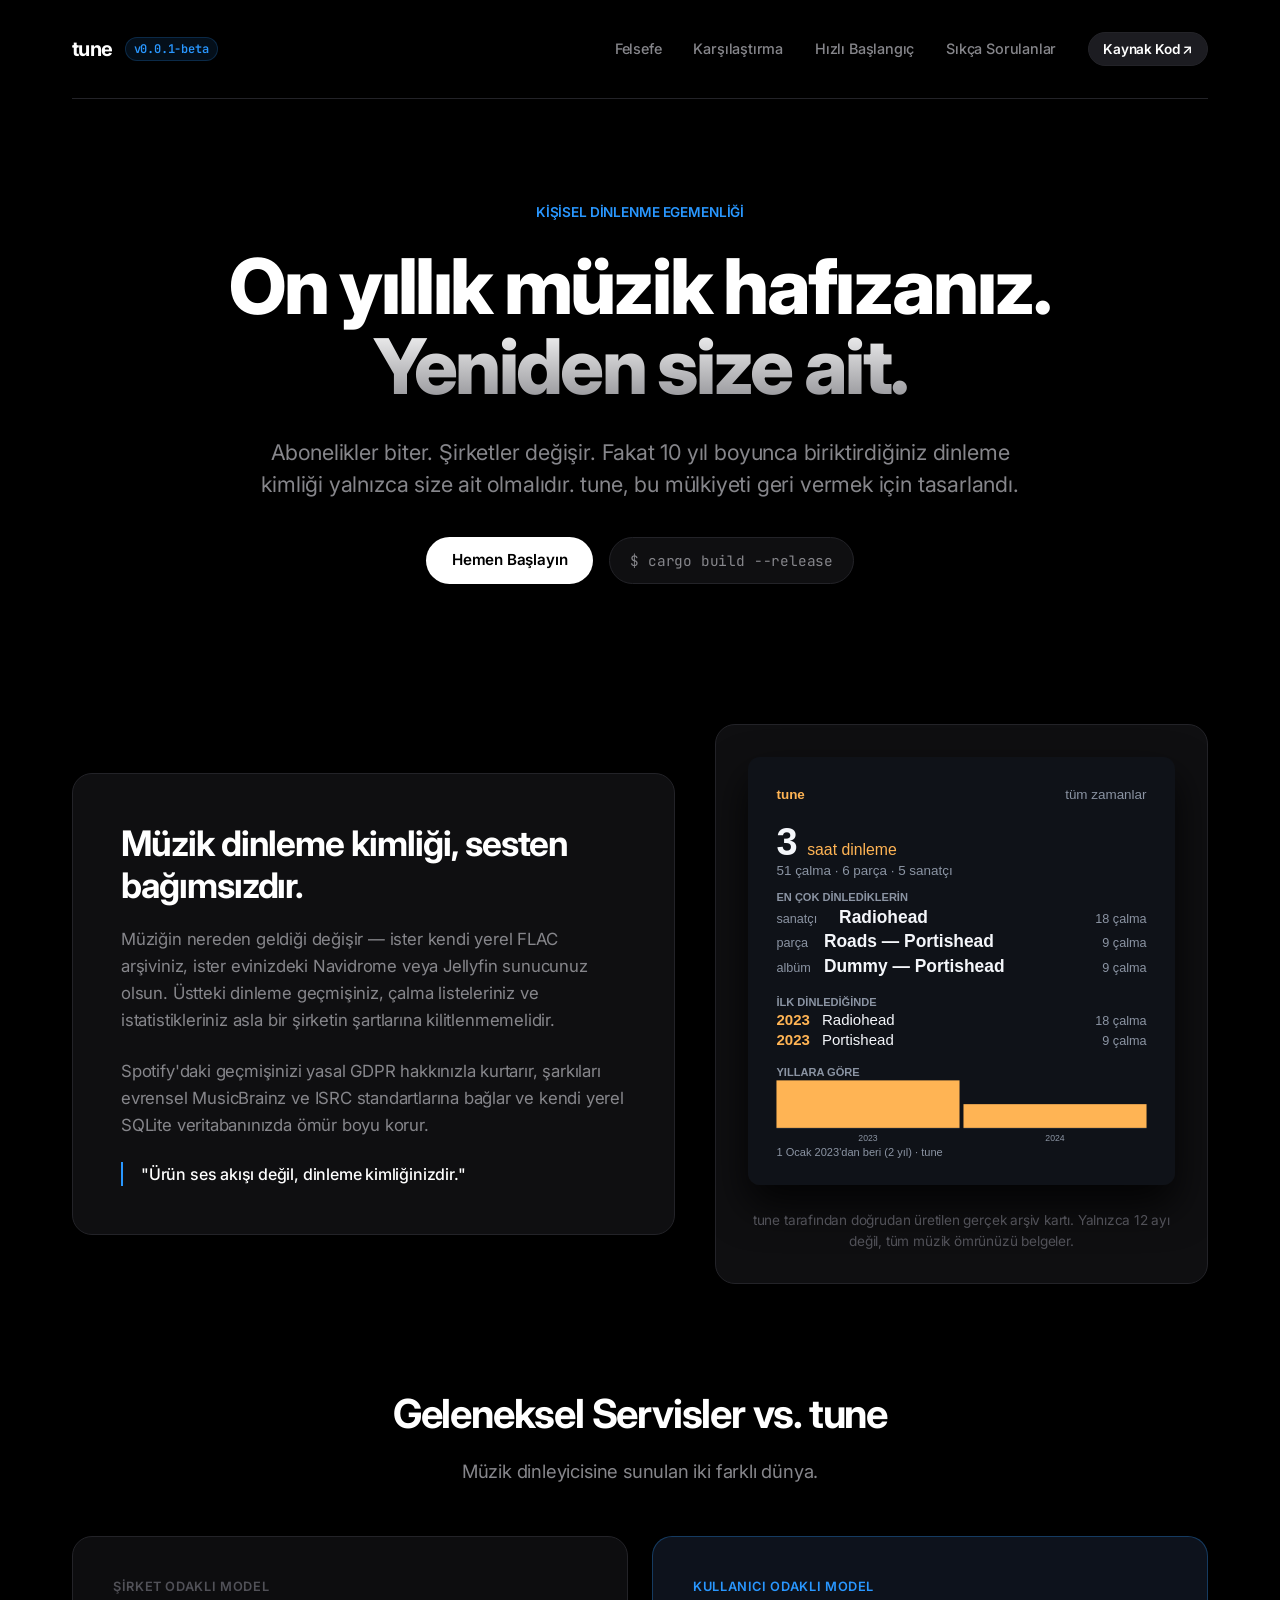
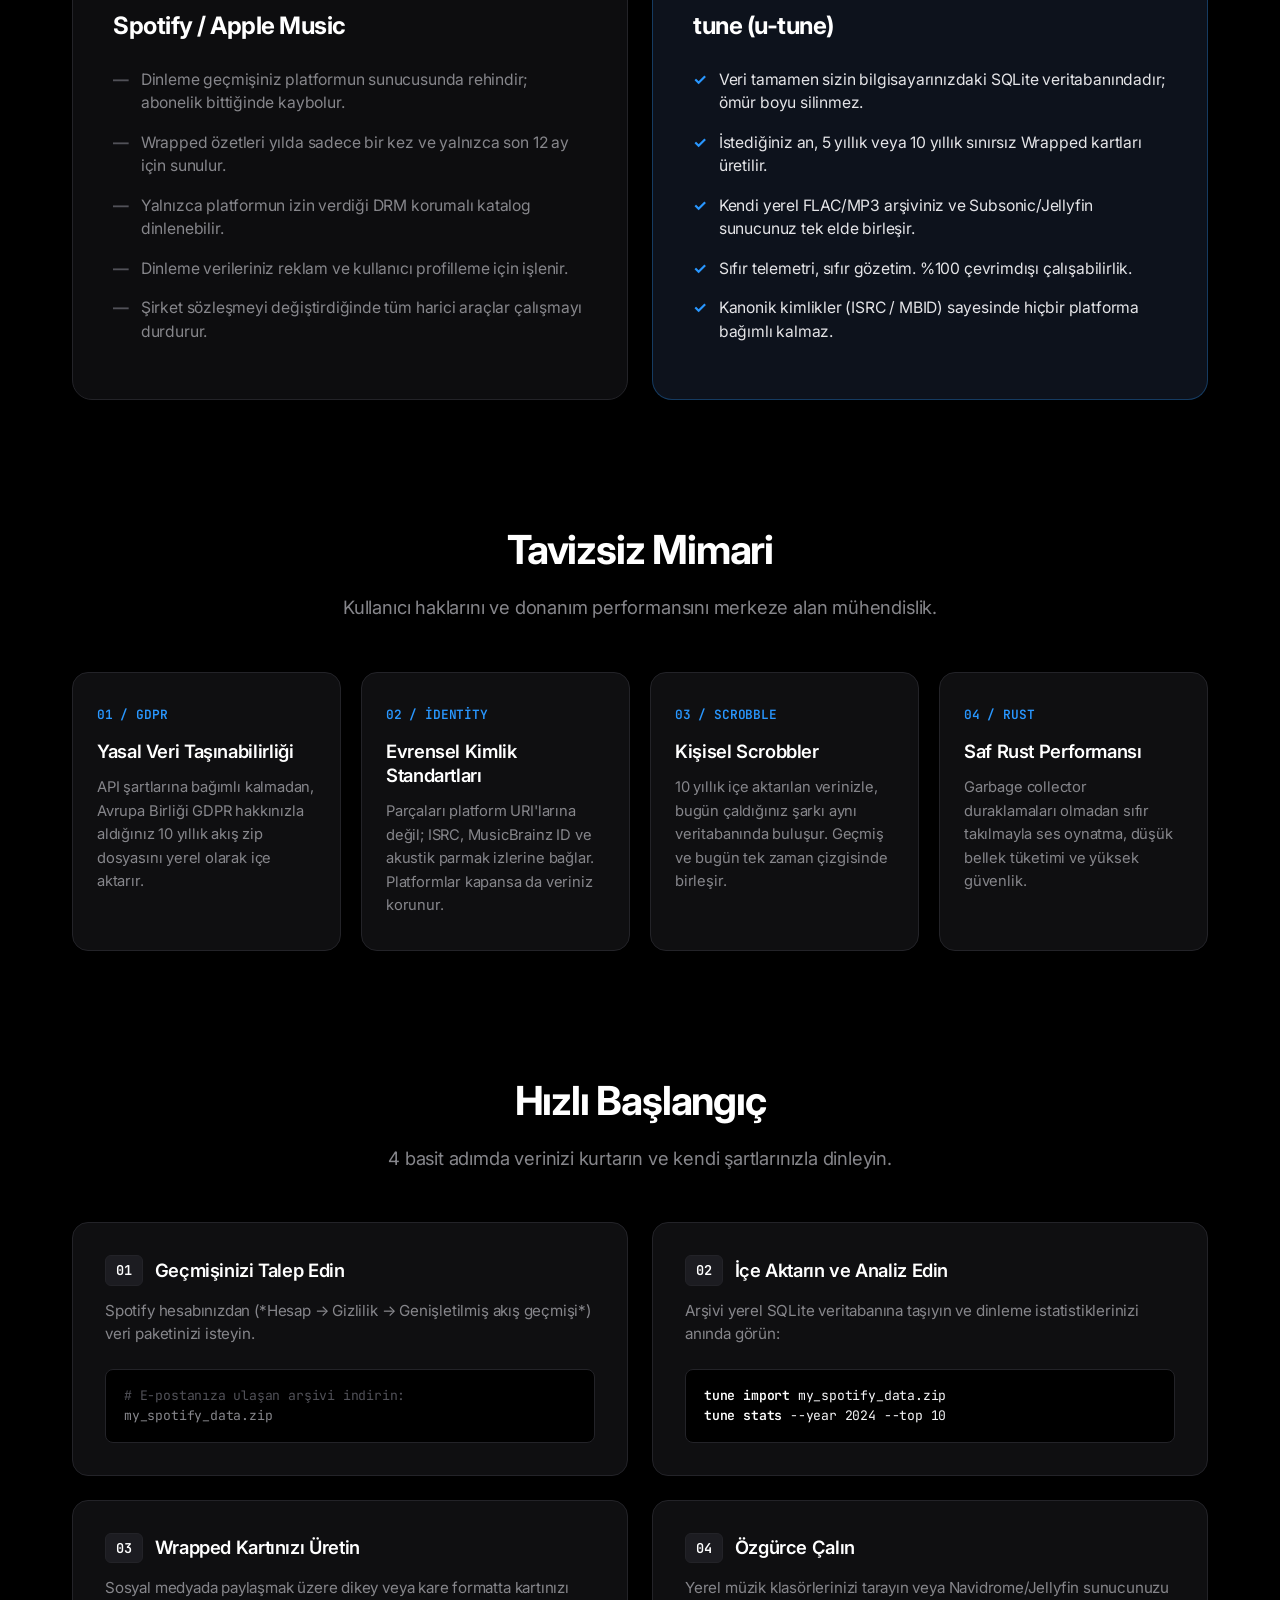
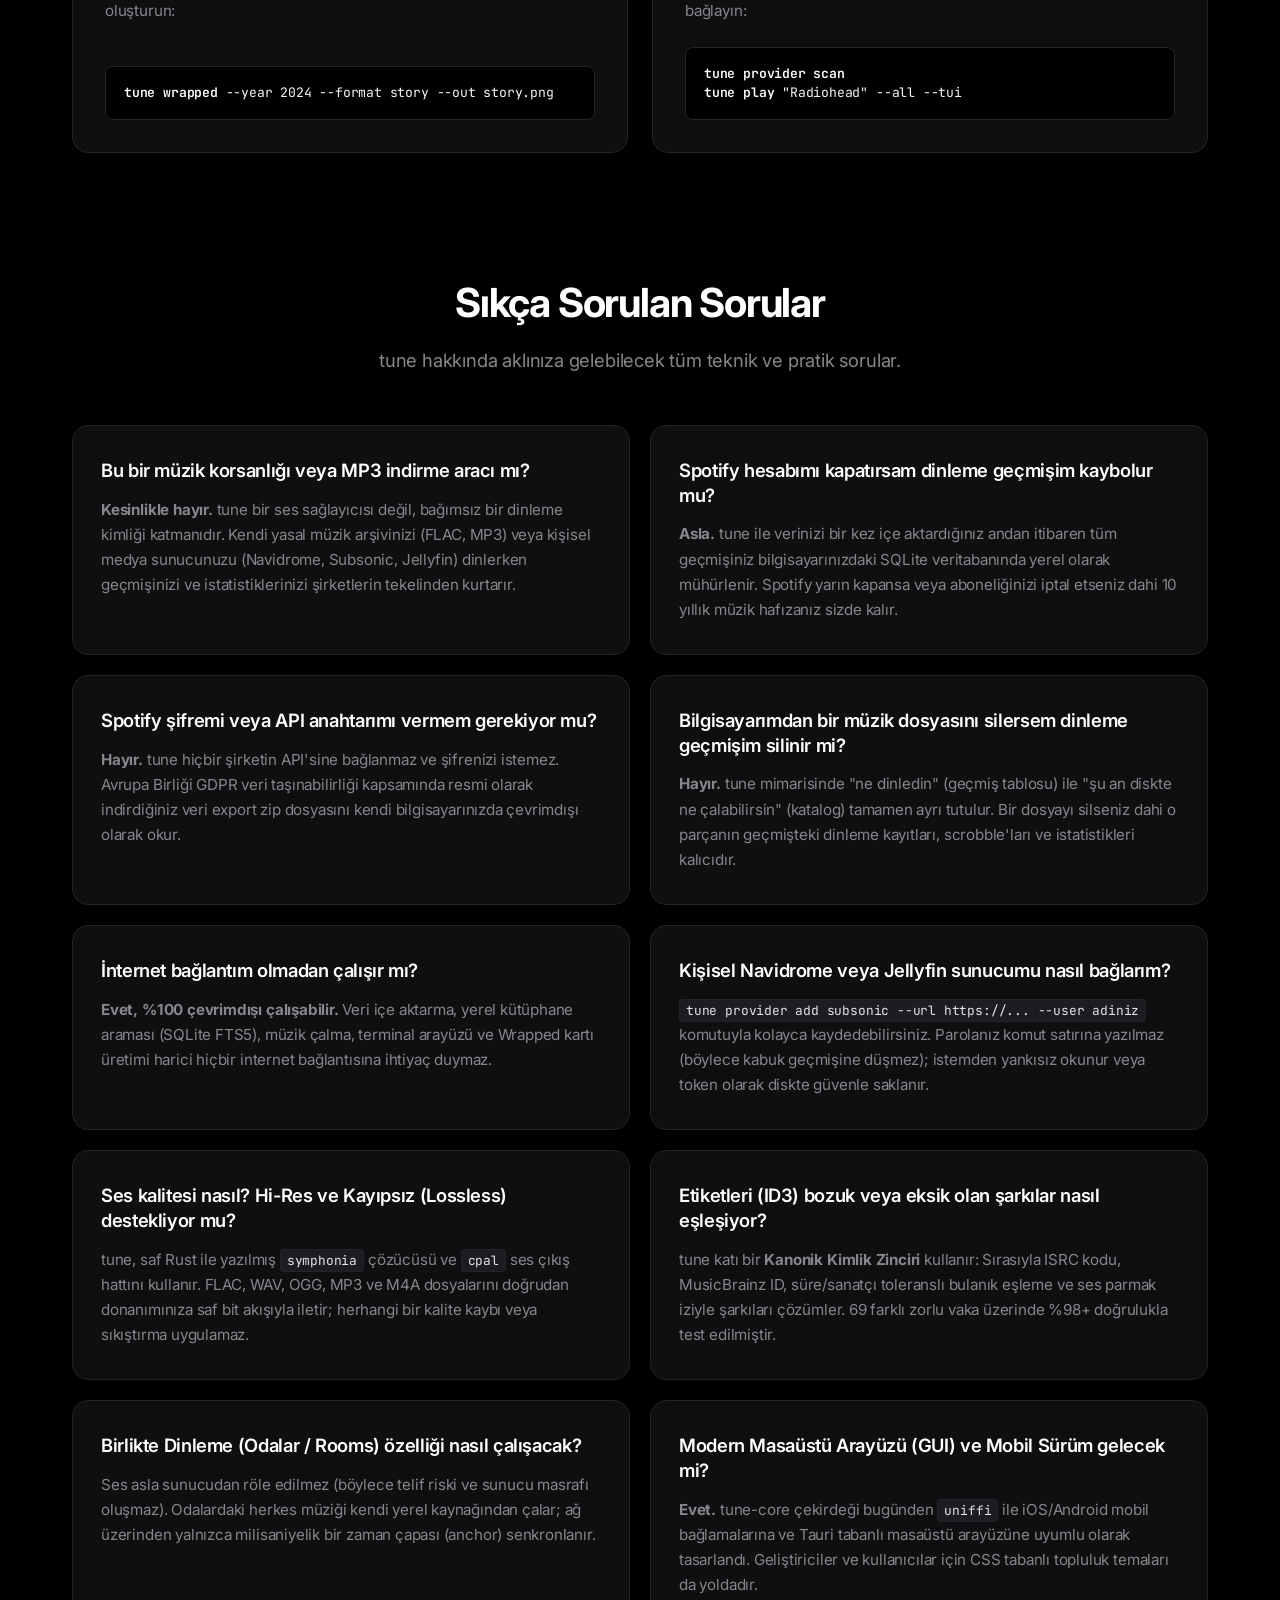
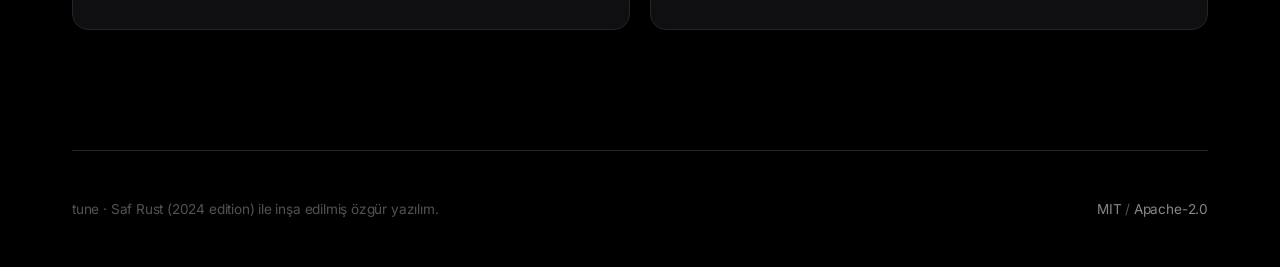
==== docs/index.html @ df36da35 "this is the probably only commit that add here as a human." ====
<!DOCTYPE html>
<html lang="tr">
<head>
  <meta charset="UTF-8">
  <meta name="viewport" content="width=device-width, initial-scale=1.0">
  <title>tune — On yıllık müzik hafızanız. Yeniden sizin.</title>
  <meta name="description" content="Sağlayıcıdan bağımsız dinleme kimliği. 10 yıllık müzik geçmişinizi geri alın, kendi arşivinizden veya sunucunuzdan çalın.">
  <link rel="preconnect" href="https://fonts.googleapis.com">
  <link rel="preconnect" href="https://fonts.gstatic.com" crossorigin>
  <link href="https://fonts.googleapis.com/css2?family=Inter:wght@300;400;500;600;700;800&family=JetBrains+Mono:wght@400;500;600&display=swap" rel="stylesheet">
  <style>
    /* APPLE STİLİ: Zarif Başkaldırı / Minimalist Space Black & Apple Pro Mavi */
    :root {
      --bg: #000000;
      --bg-surface: #0f0f11;
      --bg-card: #141417;
      --bg-subtle: #1c1c21;
      --border: #232328;
      --border-hover: #383842;
      --text: #f5f5f7;
      --text-muted: #86868b;
      --text-dim: #515158;
      --accent: #2997ff;       /* Apple Pro Elektrik Mavisi */
      --accent-glow: #60a5fa;
      --accent-warm: #f5f5f7;
    }

    * {
      box-sizing: border-box;
      margin: 0;
      padding: 0;
    }

    body {
      background-color: var(--bg);
      color: var(--text);
      font-family: -apple-system, BlinkMacSystemFont, 'Inter', sans-serif;
      font-size: 17px;
      line-height: 1.5;
      -webkit-font-smoothing: antialiased;
      letter-spacing: -0.011em;
    }

    .wrapper {
      max-width: 1200px;
      margin: 0 auto;
      padding: 0 32px;
    }

    /* Masthead */
    header {
      padding: 32px 0;
      border-bottom: 1px solid var(--border);
      display: flex;
      justify-content: space-between;
      align-items: center;
    }

    .brand-wrap {
      display: flex;
      align-items: center;
      gap: 12px;
    }

    .brand {
      font-size: 1.25rem;
      font-weight: 700;
      letter-spacing: -0.03em;
      color: #fff;
      text-decoration: none;
    }

    .brand-pill {
      font-size: 0.75rem;
      font-weight: 600;
      color: var(--accent);
      background: rgba(41, 151, 255, 0.1);
      border: 1px solid rgba(41, 151, 255, 0.2);
      padding: 2px 8px;
      border-radius: 100px;
      font-family: 'JetBrains Mono', monospace;
    }

    nav {
      display: flex;
      gap: 32px;
      align-items: center;
    }

    nav a {
      font-size: 0.9rem;
      font-weight: 500;
      color: var(--text-muted);
      text-decoration: none;
      transition: color 0.15s;
    }

    nav a:hover {
      color: #fff;
    }

    .btn-source {
      color: #fff;
      background: var(--bg-subtle);
      border: 1px solid var(--border);
      padding: 6px 14px;
      border-radius: 100px;
      font-size: 0.85rem;
      font-weight: 600;
      text-decoration: none;
      transition: all 0.2s;
    }

    .btn-source:hover {
      background: #27272e;
      border-color: #3f3f4a;
    }

    /* Hero / Manifesto */
    .hero {
      padding: 100px 0 60px;
      text-align: center;
      max-width: 960px;
      margin: 0 auto;
    }

    .hero-tag {
      display: inline-flex;
      align-items: center;
      gap: 8px;
      font-size: 0.85rem;
      font-weight: 600;
      color: var(--accent);
      margin-bottom: 24px;
      letter-spacing: -0.01em;
    }

    .hero h1 {
      font-size: clamp(3rem, 6vw, 4.8rem);
      font-weight: 800;
      line-height: 1.05;
      letter-spacing: -0.035em;
      color: #fff;
      margin-bottom: 28px;
    }

    .hero h1 span.gradient {
      background: linear-gradient(180deg, #ffffff 0%, #86868b 100%);
      -webkit-background-clip: text;
      -webkit-text-fill-color: transparent;
    }

    .hero .lead {
      font-size: 1.35rem;
      line-height: 1.5;
      color: var(--text-muted);
      max-width: 760px;
      margin: 0 auto 36px;
      font-weight: 400;
    }

    .hero-cta {
      display: flex;
      justify-content: center;
      gap: 16px;
      align-items: center;
    }

    .btn-primary {
      background: #fff;
      color: #000;
      padding: 12px 26px;
      border-radius: 100px;
      font-weight: 600;
      font-size: 0.95rem;
      text-decoration: none;
      transition: transform 0.15s, background-color 0.15s;
    }

    .btn-primary:hover {
      background: #e5e5e7;
      transform: scale(1.02);
    }

    .btn-secondary {
      color: var(--text-muted);
      font-family: 'JetBrains Mono', monospace;
      font-size: 0.9rem;
      background: var(--bg-surface);
      border: 1px solid var(--border);
      padding: 12px 20px;
      border-radius: 100px;
      text-decoration: none;
    }

    /* Vitrin / Grid */
    .showcase-grid {
      display: grid;
      grid-template-columns: 1.1fr 0.9fr;
      gap: 40px;
      align-items: center;
      margin: 80px 0 100px;
    }

    .manifesto-panel {
      background: var(--bg-surface);
      border: 1px solid var(--border);
      border-radius: 20px;
      padding: 48px;
    }

    .manifesto-panel h2 {
      font-size: 2.2rem;
      font-weight: 700;
      letter-spacing: -0.03em;
      line-height: 1.2;
      color: #fff;
      margin-bottom: 20px;
    }

    .manifesto-panel p {
      font-size: 1.05rem;
      color: var(--text-muted);
      line-height: 1.6;
      margin-bottom: 24px;
    }

    .manifesto-panel p:last-child {
      margin-bottom: 0;
    }

    .highlight-quote {
      border-left: 2px solid var(--accent);
      padding-left: 18px;
      color: #fff;
      font-size: 1rem;
      font-weight: 500;
      margin-top: 24px;
    }

    .artifact-card {
      background: var(--bg-surface);
      border: 1px solid var(--border);
      border-radius: 20px;
      padding: 32px;
      text-align: center;
    }

    .artifact-card img {
      max-width: 100%;
      height: auto;
      border-radius: 12px;
      box-shadow: 0 20px 40px rgba(0,0,0,0.8);
    }

    .caption {
      font-size: 0.85rem;
      color: var(--text-dim);
      margin-top: 18px;
      text-align: center;
    }

    /* Kıyaslama Tablosu */
    .section-header {
      text-align: center;
      max-width: 720px;
      margin: 0 auto 50px;
    }

    .section-header h2 {
      font-size: 2.5rem;
      font-weight: 700;
      letter-spacing: -0.03em;
      color: #fff;
      margin-bottom: 14px;
    }

    .section-header p {
      font-size: 1.15rem;
      color: var(--text-muted);
    }

    .compare-grid {
      display: grid;
      grid-template-columns: 1fr 1fr;
      gap: 24px;
      margin-bottom: 120px;
    }

    .compare-card {
      background: var(--bg-surface);
      border: 1px solid var(--border);
      border-radius: 20px;
      padding: 40px;
    }

    .compare-card.current {
      background: #0d0d0f;
    }

    .compare-card.tune {
      background: #0d121c;
      border-color: rgba(41, 151, 255, 0.3);
    }

    .compare-card .tag {
      font-size: 0.8rem;
      font-weight: 600;
      text-transform: uppercase;
      letter-spacing: 0.05em;
      margin-bottom: 12px;
      display: block;
    }

    .compare-card.current .tag { color: var(--text-dim); }
    .compare-card.tune .tag { color: var(--accent); }

    .compare-card h3 {
      font-size: 1.5rem;
      font-weight: 700;
      letter-spacing: -0.02em;
      color: #fff;
      margin-bottom: 24px;
    }

    .compare-list {
      list-style: none;
    }

    .compare-list li {
      font-size: 0.98rem;
      color: var(--text-muted);
      margin-bottom: 16px;
      line-height: 1.5;
      display: flex;
      gap: 12px;
    }

    .compare-card.current .compare-list li::before {
      content: "—";
      color: var(--text-dim);
      font-weight: 700;
    }

    .compare-card.tune .compare-list li {
      color: #e4e4e7;
    }

    .compare-card.tune .compare-list li::before {
      content: "✓";
      color: var(--accent);
      font-weight: 700;
    }

    /* Mühendislik İlkeleri (4'lü Grid) */
    .principles-grid {
      display: grid;
      grid-template-columns: repeat(4, 1fr);
      gap: 20px;
      margin-bottom: 120px;
    }

    .principle-box {
      background: var(--bg-surface);
      border: 1px solid var(--border);
      border-radius: 16px;
      padding: 32px 24px;
      transition: border-color 0.2s;
    }

    .principle-box:hover {
      border-color: var(--border-hover);
    }

    .principle-box .num {
      font-family: 'JetBrains Mono', monospace;
      font-size: 0.8rem;
      font-weight: 600;
      color: var(--accent);
      margin-bottom: 16px;
      display: block;
    }

    .principle-box h4 {
      font-size: 1.15rem;
      font-weight: 600;
      color: #fff;
      letter-spacing: -0.02em;
      margin-bottom: 12px;
      line-height: 1.3;
    }

    .principle-box p {
      font-size: 0.92rem;
      color: var(--text-muted);
      line-height: 1.6;
    }

    /* Adımlar */
    .steps-grid {
      display: grid;
      grid-template-columns: 1fr 1fr;
      gap: 24px;
      margin-bottom: 120px;
    }

    .step-card {
      background: var(--bg-surface);
      border: 1px solid var(--border);
      border-radius: 16px;
      padding: 32px;
      display: flex;
      flex-direction: column;
      justify-content: space-between;
    }

    .step-header {
      display: flex;
      align-items: center;
      gap: 12px;
      margin-bottom: 14px;
    }

    .step-num {
      font-family: 'JetBrains Mono', monospace;
      font-size: 0.85rem;
      font-weight: 600;
      color: #fff;
      background: var(--bg-subtle);
      border: 1px solid var(--border);
      padding: 4px 10px;
      border-radius: 6px;
    }

    .step-header strong {
      font-size: 1.15rem;
      font-weight: 600;
      color: #fff;
      letter-spacing: -0.02em;
    }

    .step-card p {
      font-size: 0.95rem;
      color: var(--text-muted);
      margin-bottom: 24px;
    }

    .terminal-block {
      background: #000;
      border: 1px solid var(--border);
      border-radius: 8px;
      padding: 16px 18px;
      font-family: 'JetBrains Mono', monospace;
      font-size: 0.82rem;
      overflow-x: auto;
      margin-top: auto;
    }

    .terminal-block .cmd {
      color: #fff;
      font-weight: 600;
    }

    .terminal-block .comment {
      color: var(--text-dim);
    }

    .terminal-block .output {
      color: var(--text-muted);
    }

    /* SSS (Genişletilmiş 2 Kolonlu Kartlar) */
    .faq-grid {
      display: grid;
      grid-template-columns: 1fr 1fr;
      gap: 20px;
      margin-bottom: 120px;
    }

    .faq-card {
      background: var(--bg-surface);
      border: 1px solid var(--border);
      border-radius: 16px;
      padding: 32px 28px;
      transition: all 0.2s ease;
    }

    .faq-card:hover {
      border-color: var(--border-hover);
      background: #121215;
    }

    .faq-card h4 {
      font-size: 1.15rem;
      font-weight: 600;
      color: #fff;
      letter-spacing: -0.02em;
      margin-bottom: 14px;
      line-height: 1.35;
    }

    .faq-card p {
      font-size: 0.95rem;
      color: var(--text-muted);
      line-height: 1.65;
    }

    .faq-card code {
      font-family: 'JetBrains Mono', monospace;
      font-size: 0.85em;
      background: var(--bg-subtle);
      border: 1px solid var(--border);
      padding: 2px 6px;
      border-radius: 4px;
      color: #e4e4e7;
    }

    /* Footer */
    footer {
      padding: 48px 0;
      border-top: 1px solid var(--border);
      font-size: 0.85rem;
      color: var(--text-dim);
      display: flex;
      justify-content: space-between;
      align-items: center;
      flex-wrap: wrap;
      gap: 16px;
    }

    footer a {
      color: var(--text-muted);
      text-decoration: none;
    }

    footer a:hover {
      color: #fff;
    }

    @media (max-width: 1024px) {
      .showcase-grid { grid-template-columns: 1fr; }
      .compare-grid { grid-template-columns: 1fr; }
      .principles-grid { grid-template-columns: 1fr 1fr; }
      .steps-grid { grid-template-columns: 1fr; }
      .faq-grid { grid-template-columns: 1fr; }
    }

    @media (max-width: 640px) {
      .wrapper { padding: 0 20px; }
      .principles-grid { grid-template-columns: 1fr; }
      header { flex-direction: column; gap: 16px; align-items: flex-start; }
      nav { gap: 20px; }
      .hero h1 { font-size: 2.8rem; }
    }
  </style>
</head>
<body>

  <div class="wrapper">
    
    <header>
      <div class="brand-wrap">
        <a href="#" class="brand">tune</a>
        <span class="brand-pill">v0.0.1-beta</span>
      </div>
      <nav>
        <a href="#felsefe">Felsefe</a>
        <a href="#karsilastirma">Karşılaştırma</a>
        <a href="#baslangic">Hızlı Başlangıç</a>
        <a href="#faq">Sıkça Sorulanlar</a>
        <a href="https://github.com" target="_blank" class="btn-source">Kaynak Kod ↗</a>
      </nav>
    </header>

    <main>

      <!-- Hero -->
      <section class="hero">
        <div class="hero-tag">KİŞİSEL DİNLENME EGEMENLİĞİ</div>
        <h1>On yıllık müzik hafızanız.<br><span class="gradient">Yeniden size ait.</span></h1>
        
        <p class="lead">
          Abonelikler biter. Şirketler değişir. Fakat 10 yıl boyunca biriktirdiğiniz dinleme kimliği yalnızca size ait olmalıdır. tune, bu mülkiyeti geri vermek için tasarlandı.
        </p>

        <div class="hero-cta">
          <a href="#baslangic" class="btn-primary">Hemen Başlayın</a>
          <span class="btn-secondary">$ cargo build --release</span>
        </div>
      </section>

      <!-- Felsefe & Vitrin Grid -->
      <section id="felsefe" class="showcase-grid">
        <div class="manifesto-panel">
          <h2>Müzik dinleme kimliği, sesten bağımsızdır.</h2>
          <p>
            Müziğin nereden geldiği değişir — ister kendi yerel FLAC arşiviniz, ister evinizdeki Navidrome veya Jellyfin sunucunuz olsun. Üstteki dinleme geçmişiniz, çalma listeleriniz ve istatistikleriniz asla bir şirketin şartlarına kilitlenmemelidir.
          </p>
          <p>
            Spotify'daki geçmişinizi yasal GDPR hakkınızla kurtarır, şarkıları evrensel MusicBrainz ve ISRC standartlarına bağlar ve kendi yerel SQLite veritabanınızda ömür boyu korur.
          </p>
          <div class="highlight-quote">
            "Ürün ses akışı değil, dinleme kimliğinizdir."
          </div>
        </div>

        <div class="artifact-card">
          <img src="ornek-kart.svg" alt="tune tarafından üretilen arşiv Wrapped kartı">
          <div class="caption">
            tune tarafından doğrudan üretilen gerçek arşiv kartı. Yalnızca 12 ayı değil, tüm müzik ömrünüzü belgeler.
          </div>
        </div>
      </section>

      <!-- Karşılaştırma -->
      <section id="karsilastirma">
        <div class="section-header">
          <h2>Geleneksel Servisler vs. tune</h2>
          <p>Müzik dinleyicisine sunulan iki farklı dünya.</p>
        </div>

        <div class="compare-grid">
          <div class="compare-card current">
            <span class="tag">Şirket Odaklı Model</span>
            <h3>Spotify / Apple Music</h3>
            <ul class="compare-list">
              <li>Dinleme geçmişiniz platformun sunucusunda rehindir; abonelik bittiğinde kaybolur.</li>
              <li>Wrapped özetleri yılda sadece bir kez ve yalnızca son 12 ay için sunulur.</li>
              <li>Yalnızca platformun izin verdiği DRM korumalı katalog dinlenebilir.</li>
              <li>Dinleme verileriniz reklam ve kullanıcı profilleme için işlenir.</li>
              <li>Şirket sözleşmeyi değiştirdiğinde tüm harici araçlar çalışmayı durdurur.</li>
            </ul>
          </div>

          <div class="compare-card tune">
            <span class="tag">Kullanıcı Odaklı Model</span>
            <h3>tune (u-tune)</h3>
            <ul class="compare-list">
              <li>Veri tamamen sizin bilgisayarınızdaki SQLite veritabanındadır; ömür boyu silinmez.</li>
              <li>İstediğiniz an, 5 yıllık veya 10 yıllık sınırsız Wrapped kartları üretilir.</li>
              <li>Kendi yerel FLAC/MP3 arşiviniz ve Subsonic/Jellyfin sunucunuz tek elde birleşir.</li>
              <li>Sıfır telemetri, sıfır gözetim. %100 çevrimdışı çalışabilirlik.</li>
              <li>Kanonik kimlikler (ISRC / MBID) sayesinde hiçbir platforma bağımlı kalmaz.</li>
            </ul>
          </div>
        </div>
      </section>

      <!-- Mühendislik İlkeleri (4'lü Grid) -->
      <section>
        <div class="section-header">
          <h2>Tavizsiz Mimari</h2>
          <p>Kullanıcı haklarını ve donanım performansını merkeze alan mühendislik.</p>
        </div>

        <div class="principles-grid">
          <div class="principle-box">
            <span class="num">01 / GDPR</span>
            <h4>Yasal Veri Taşınabilirliği</h4>
            <p>API şartlarına bağımlı kalmadan, Avrupa Birliği GDPR hakkınızla aldığınız 10 yıllık akış zip dosyasını yerel olarak içe aktarır.</p>
          </div>

          <div class="principle-box">
            <span class="num">02 / İDENTİTY</span>
            <h4>Evrensel Kimlik Standartları</h4>
            <p>Parçaları platform URI'larına değil; ISRC, MusicBrainz ID ve akustik parmak izlerine bağlar. Platformlar kapansa da veriniz korunur.</p>
          </div>

          <div class="principle-box">
            <span class="num">03 / SCROBBLE</span>
            <h4>Kişisel Scrobbler</h4>
            <p>10 yıllık içe aktarılan verinizle, bugün çaldığınız şarkı aynı veritabanında buluşur. Geçmiş ve bugün tek zaman çizgisinde birleşir.</p>
          </div>

          <div class="principle-box">
            <span class="num">04 / RUST</span>
            <h4>Saf Rust Performansı</h4>
            <p>Garbage collector duraklamaları olmadan sıfır takılmayla ses oynatma, düşük bellek tüketimi ve yüksek güvenlik.</p>
          </div>
        </div>
      </section>

      <!-- Hızlı Başlangıç -->
      <section id="baslangic">
        <div class="section-header">
          <h2>Hızlı Başlangıç</h2>
          <p>4 basit adımda verinizi kurtarın ve kendi şartlarınızla dinleyin.</p>
        </div>

        <div class="steps-grid">
          <div class="step-card">
            <div>
              <div class="step-header">
                <span class="step-num">01</span>
                <strong>Geçmişinizi Talep Edin</strong>
              </div>
              <p>Spotify hesabınızdan (*Hesap → Gizlilik → Genişletilmiş akış geçmişi*) veri paketinizi isteyin.</p>
            </div>
            <div class="terminal-block">
              <span class="comment"># E-postanıza ulaşan arşivi indirin:</span><br>
              <span class="output">my_spotify_data.zip</span>
            </div>
          </div>

          <div class="step-card">
            <div>
              <div class="step-header">
                <span class="step-num">02</span>
                <strong>İçe Aktarın ve Analiz Edin</strong>
              </div>
              <p>Arşivi yerel SQLite veritabanına taşıyın ve dinleme istatistiklerinizi anında görün:</p>
            </div>
            <div class="terminal-block">
              <span class="cmd">tune import</span> my_spotify_data.zip<br>
              <span class="cmd">tune stats</span> --year 2024 --top 10
            </div>
          </div>

          <div class="step-card">
            <div>
              <div class="step-header">
                <span class="step-num">03</span>
                <strong>Wrapped Kartınızı Üretin</strong>
              </div>
              <p>Sosyal medyada paylaşmak üzere dikey veya kare formatta kartınızı oluşturun:</p>
            </div>
            <div class="terminal-block">
              <span class="cmd">tune wrapped</span> --year 2024 --format story --out story.png
            </div>
          </div>

          <div class="step-card">
            <div>
              <div class="step-header">
                <span class="step-num">04</span>
                <strong>Özgürce Çalın</strong>
              </div>
              <p>Yerel müzik klasörlerinizi tarayın veya Navidrome/Jellyfin sunucunuzu bağlayın:</p>
            </div>
            <div class="terminal-block">
              <span class="cmd">tune provider scan</span><br>
              <span class="cmd">tune play</span> "Radiohead" --all --tui
            </div>
          </div>
        </div>
      </section>

      <!-- SSS (Genişletilmiş 10 Soru) -->
      <section id="faq">
        <div class="section-header">
          <h2>Sıkça Sorulan Sorular</h2>
          <p>tune hakkında aklınıza gelebilecek tüm teknik ve pratik sorular.</p>
        </div>

        <div class="faq-grid">
          
          <div class="faq-card">
            <h4>Bu bir müzik korsanlığı veya MP3 indirme aracı mı?</h4>
            <p><strong>Kesinlikle hayır.</strong> tune bir ses sağlayıcısı değil, bağımsız bir dinleme kimliği katmanıdır. Kendi yasal müzik arşivinizi (FLAC, MP3) veya kişisel medya sunucunuzu (Navidrome, Subsonic, Jellyfin) dinlerken geçmişinizi ve istatistiklerinizi şirketlerin tekelinden kurtarır.</p>
          </div>

          <div class="faq-card">
            <h4>Spotify hesabımı kapatırsam dinleme geçmişim kaybolur mu?</h4>
            <p><strong>Asla.</strong> tune ile verinizi bir kez içe aktardığınız andan itibaren tüm geçmişiniz bilgisayarınızdaki SQLite veritabanında yerel olarak mühürlenir. Spotify yarın kapansa veya aboneliğinizi iptal etseniz dahi 10 yıllık müzik hafızanız sizde kalır.</p>
          </div>

          <div class="faq-card">
            <h4>Spotify şifremi veya API anahtarımı vermem gerekiyor mu?</h4>
            <p><strong>Hayır.</strong> tune hiçbir şirketin API'sine bağlanmaz ve şifrenizi istemez. Avrupa Birliği GDPR veri taşınabilirliği kapsamında resmi olarak indirdiğiniz veri export zip dosyasını kendi bilgisayarınızda çevrimdışı olarak okur.</p>
          </div>

          <div class="faq-card">
            <h4>Bilgisayarımdan bir müzik dosyasını silersem dinleme geçmişim silinir mi?</h4>
            <p><strong>Hayır.</strong> tune mimarisinde "ne dinledin" (geçmiş tablosu) ile "şu an diskte ne çalabilirsin" (katalog) tamamen ayrı tutulur. Bir dosyayı silseniz dahi o parçanın geçmişteki dinleme kayıtları, scrobble'ları ve istatistikleri kalıcıdır.</p>
          </div>

          <div class="faq-card">
            <h4>İnternet bağlantım olmadan çalışır mı?</h4>
            <p><strong>Evet, %100 çevrimdışı çalışabilir.</strong> Veri içe aktarma, yerel kütüphane araması (SQLite FTS5), müzik çalma, terminal arayüzü ve Wrapped kartı üretimi harici hiçbir internet bağlantısına ihtiyaç duymaz.</p>
          </div>

          <div class="faq-card">
            <h4>Kişisel Navidrome veya Jellyfin sunucumu nasıl bağlarım?</h4>
            <p><code>tune provider add subsonic --url https://... --user adiniz</code> komutuyla kolayca kaydedebilirsiniz. Parolanız komut satırına yazılmaz (böylece kabuk geçmişine düşmez); istemden yankısız okunur veya token olarak diskte güvenle saklanır.</p>
          </div>

          <div class="faq-card">
            <h4>Ses kalitesi nasıl? Hi-Res ve Kayıpsız (Lossless) destekliyor mu?</h4>
            <p>tune, saf Rust ile yazılmış <code>symphonia</code> çözücüsü ve <code>cpal</code> ses çıkış hattını kullanır. FLAC, WAV, OGG, MP3 ve M4A dosyalarını doğrudan donanımınıza saf bit akışıyla iletir; herhangi bir kalite kaybı veya sıkıştırma uygulamaz.</p>
          </div>

          <div class="faq-card">
            <h4>Etiketleri (ID3) bozuk veya eksik olan şarkılar nasıl eşleşiyor?</h4>
            <p>tune katı bir <strong>Kanonik Kimlik Zinciri</strong> kullanır: Sırasıyla ISRC kodu, MusicBrainz ID, süre/sanatçı toleranslı bulanık eşleme ve ses parmak iziyle şarkıları çözümler. 69 farklı zorlu vaka üzerinde %98+ doğrulukla test edilmiştir.</p>
          </div>

          <div class="faq-card">
            <h4>Birlikte Dinleme (Odalar / Rooms) özelliği nasıl çalışacak?</h4>
            <p>Ses asla sunucudan röle edilmez (böylece telif riski ve sunucu masrafı oluşmaz). Odalardaki herkes müziği kendi yerel kaynağından çalar; ağ üzerinden yalnızca milisaniyelik bir zaman çapası (anchor) senkronlanır.</p>
          </div>

          <div class="faq-card">
            <h4>Modern Masaüstü Arayüzü (GUI) ve Mobil Sürüm gelecek mi?</h4>
            <p><strong>Evet.</strong> tune-core çekirdeği bugünden <code>uniffi</code> ile iOS/Android mobil bağlamalarına ve Tauri tabanlı masaüstü arayüzüne uyumlu olarak tasarlandı. Geliştiriciler ve kullanıcılar için CSS tabanlı topluluk temaları da yoldadır.</p>
          </div>

        </div>
      </section>

    </main>

    <footer>
      <div>tune · Saf Rust (2024 edition) ile inşa edilmiş özgür yazılım.</div>
      <div>
        <a href="LICENSE-MIT">MIT</a> / <a href="LICENSE-APACHE">Apache-2.0</a>
      </div>
    </footer>

  </div>

</body>
</html>
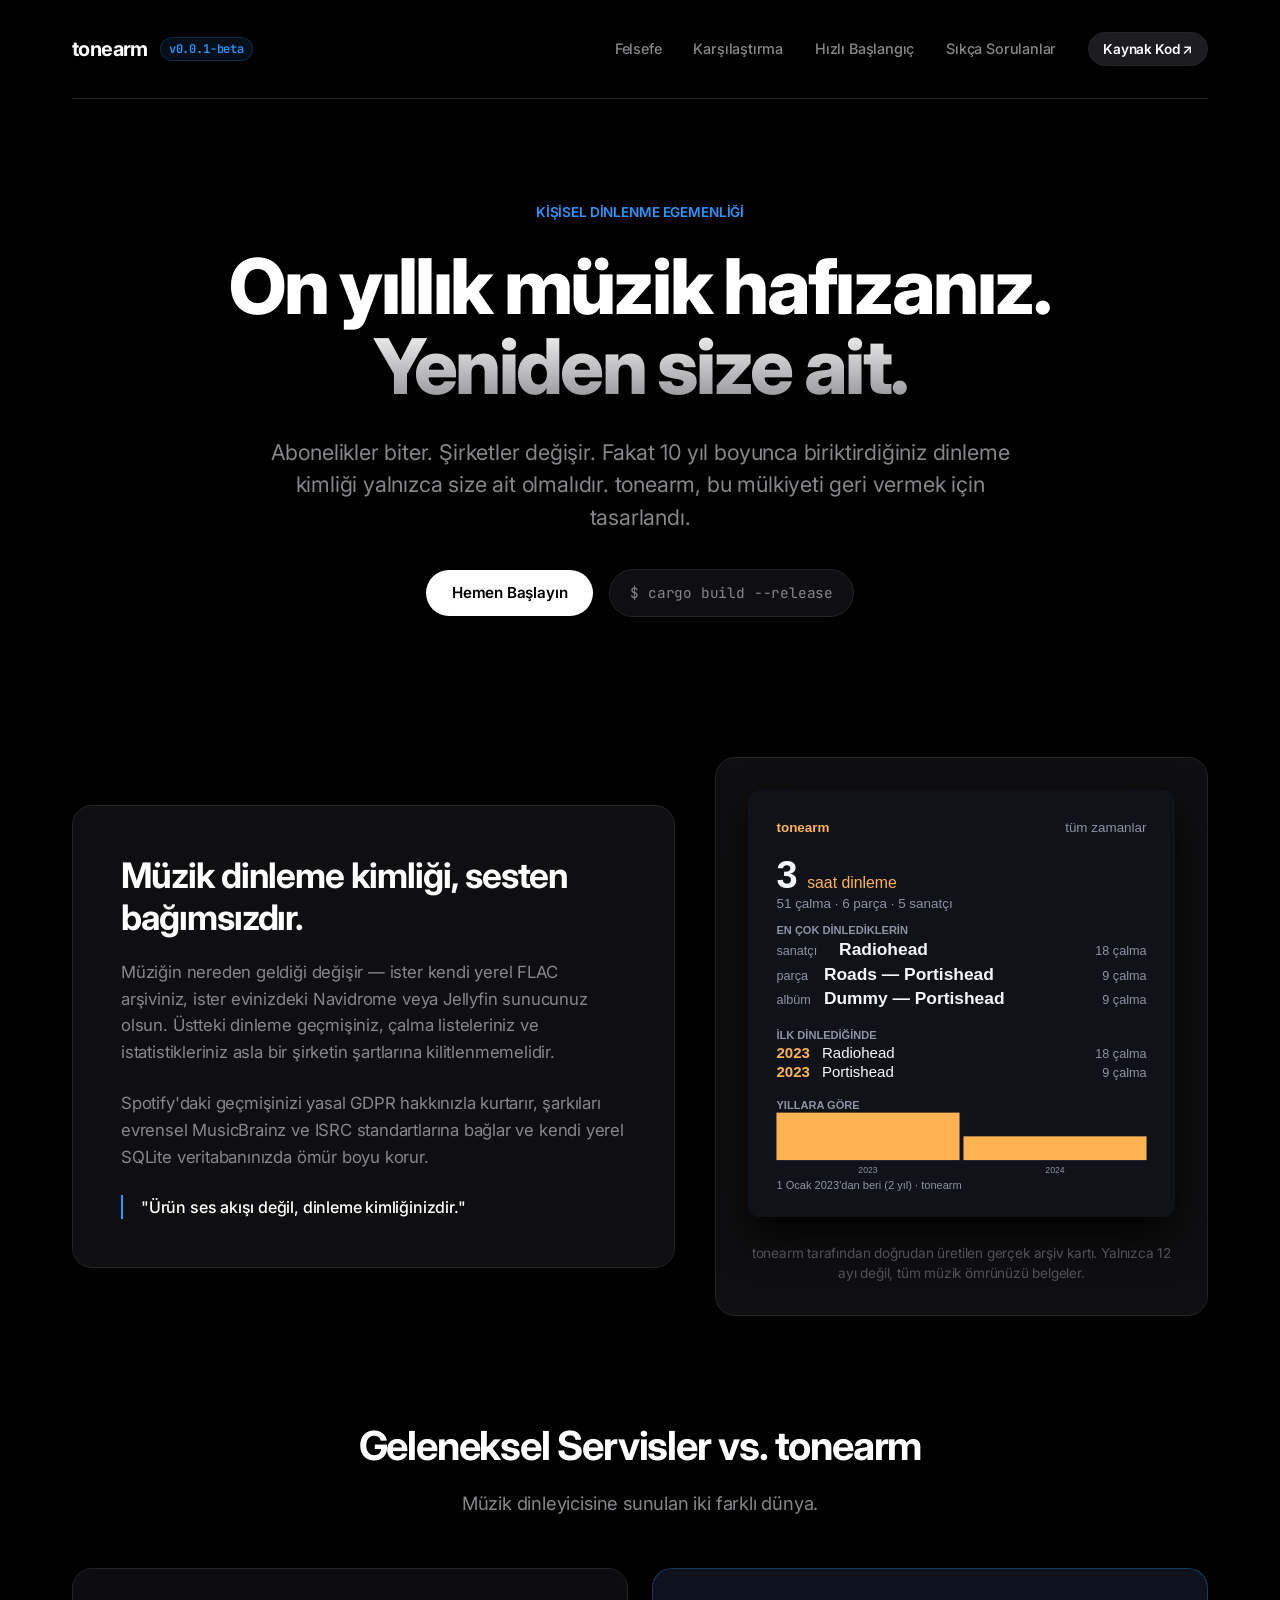
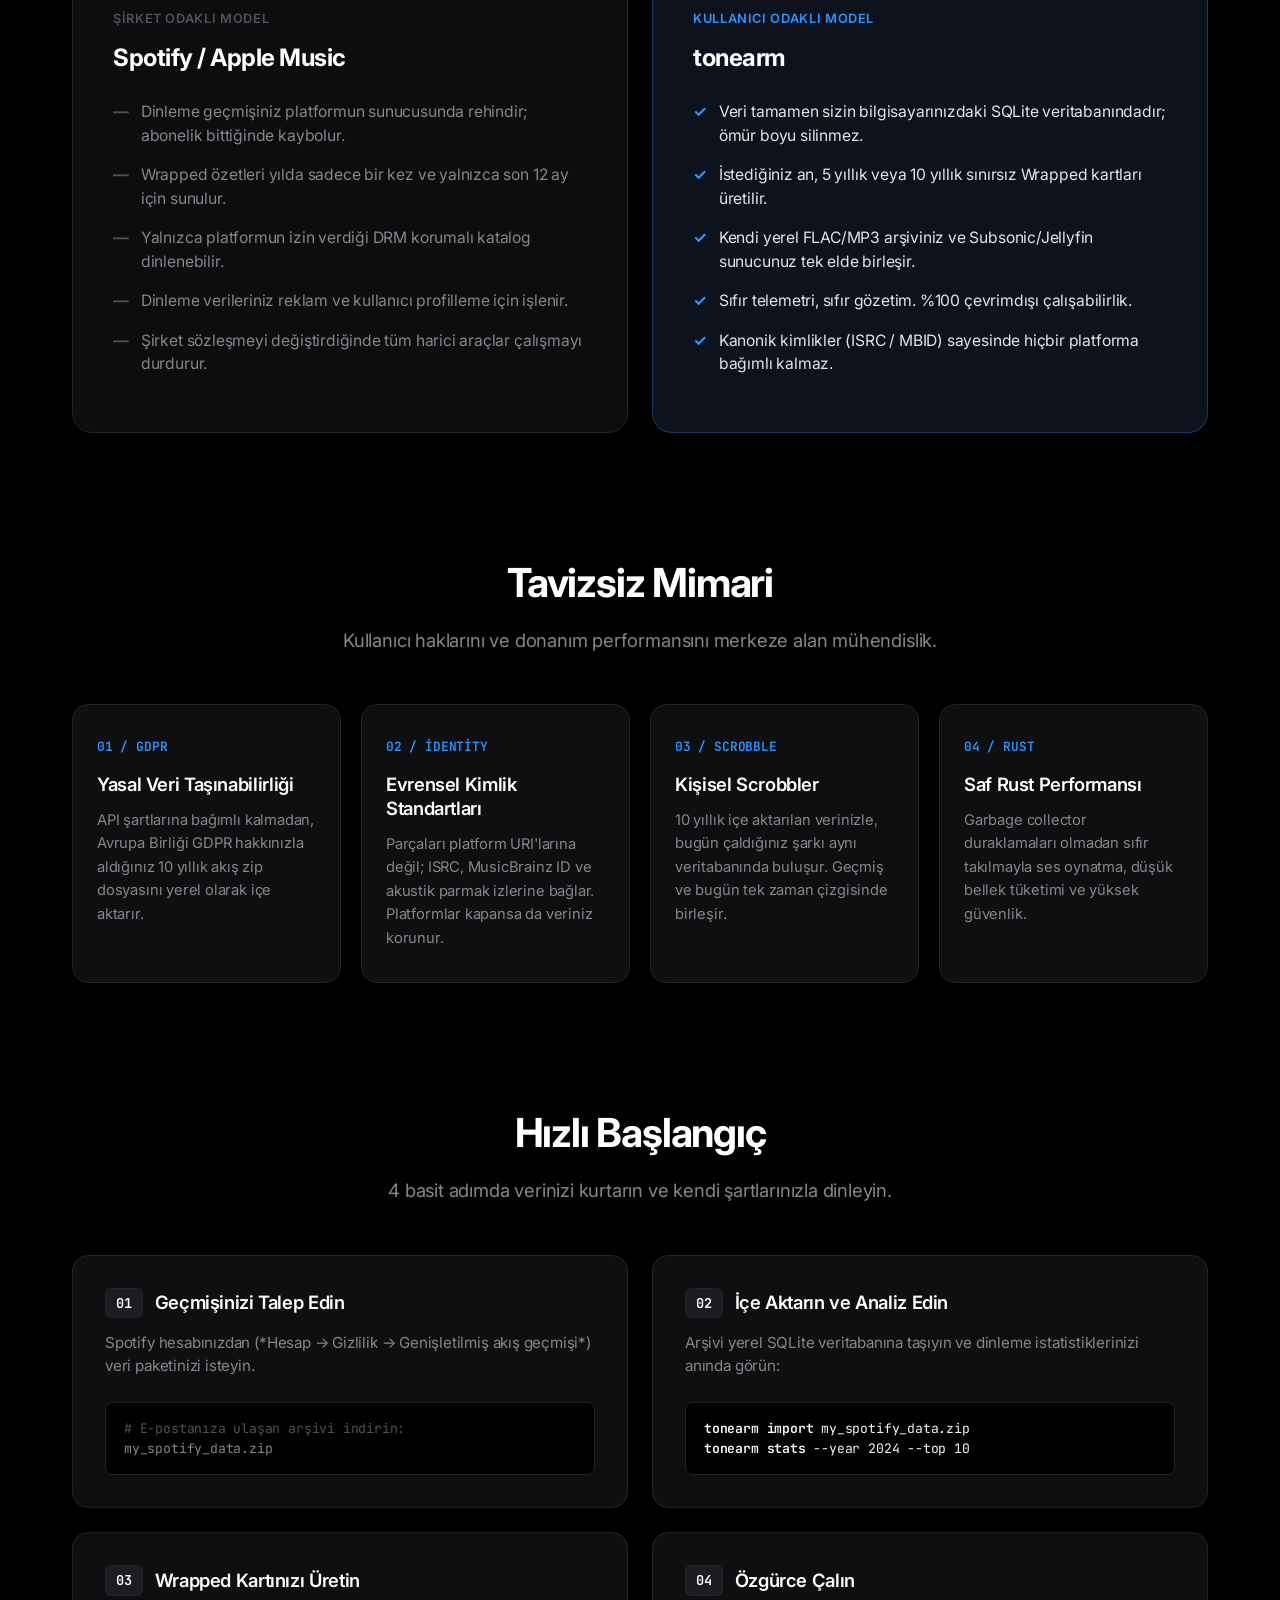
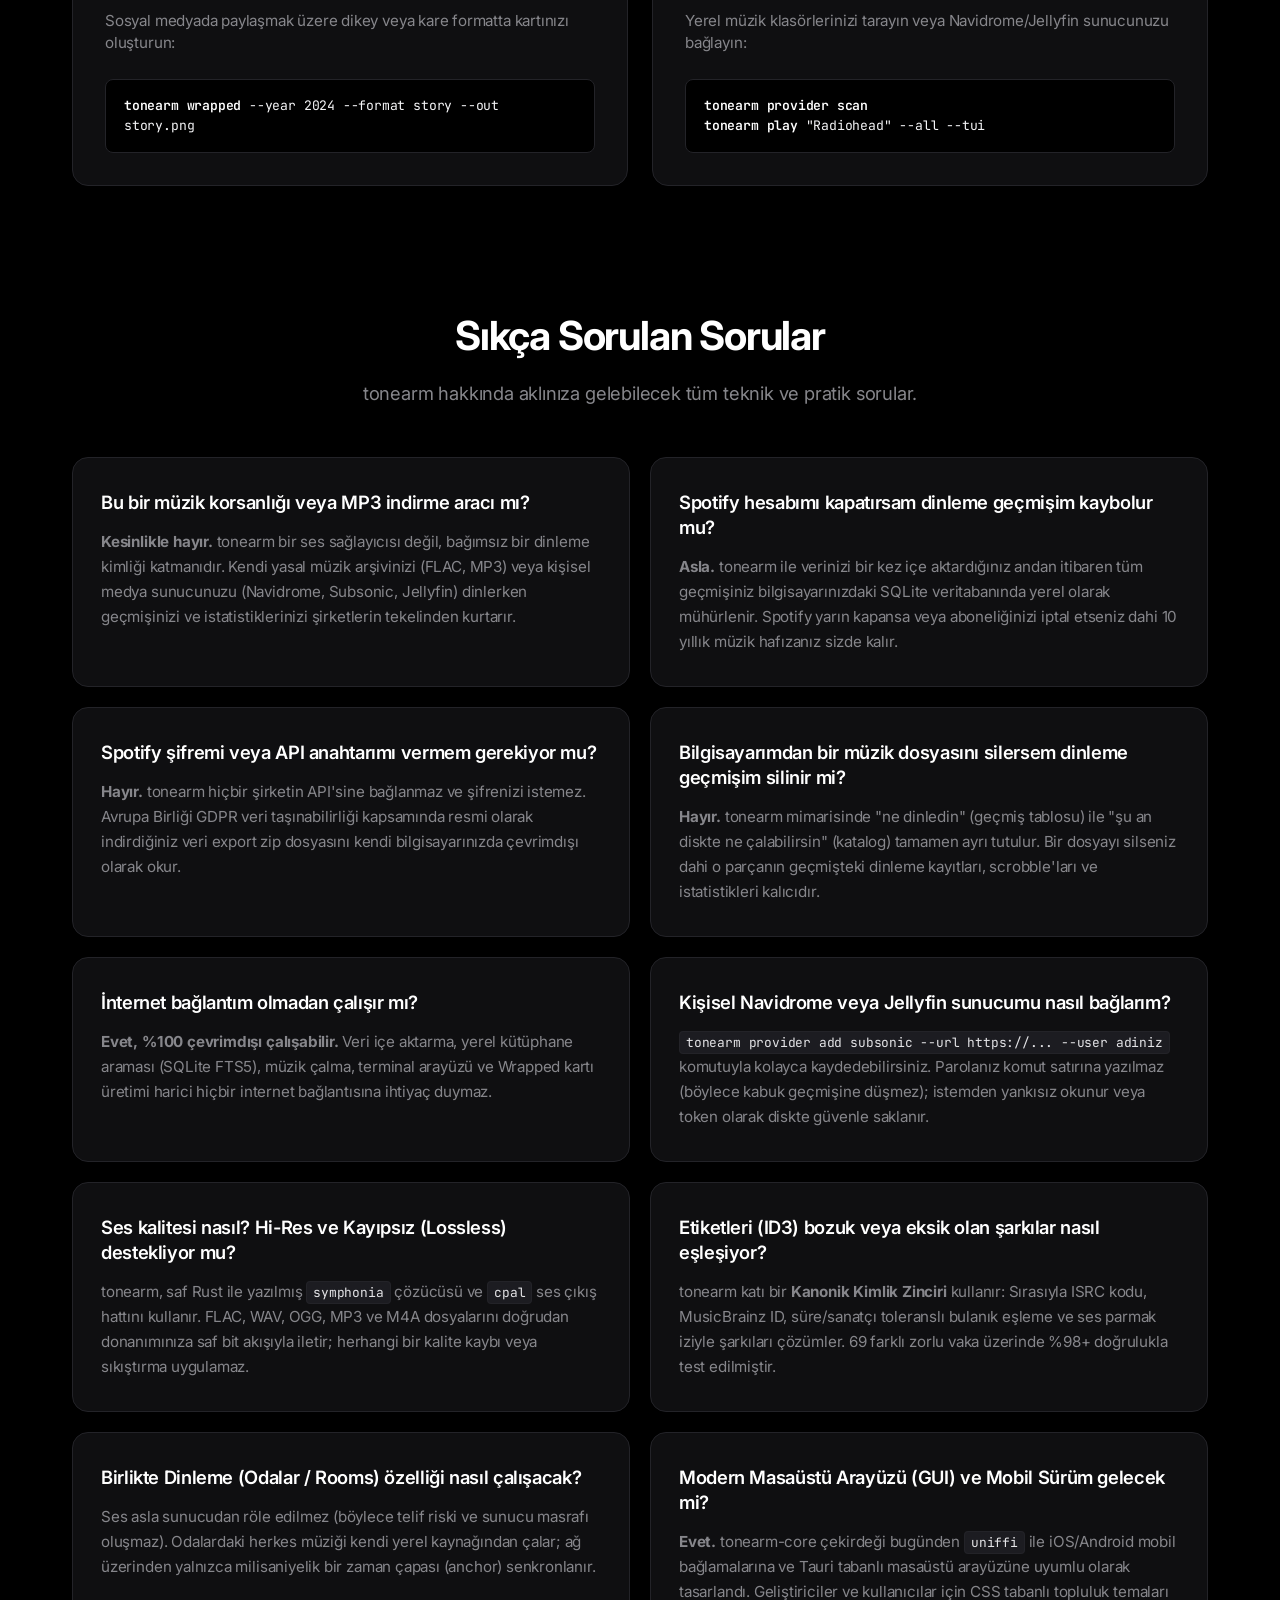
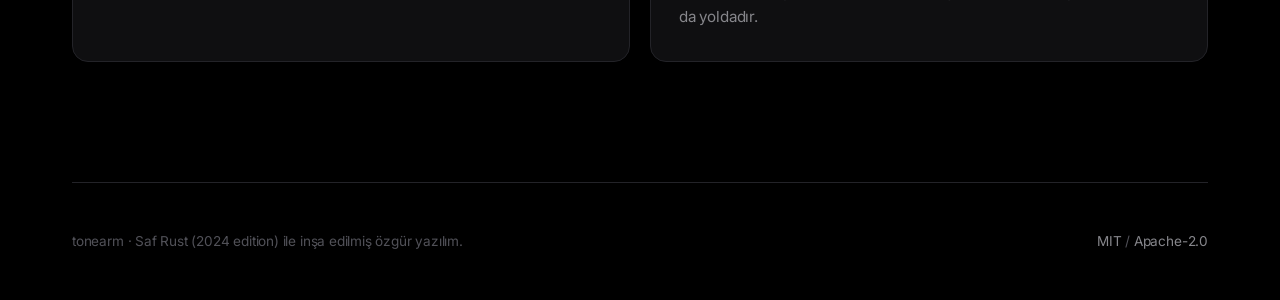
==== commit 4894f752: "D-058 §1: proje adı `tune` yer tutucusundan `tonearm`a geçti PLAN §1 ilk günden beri "Hâlâ açık: pro" ====
--- a/docs/index.html
+++ b/docs/index.html
@@ -3,7 +3,7 @@
 <head>
   <meta charset="UTF-8">
   <meta name="viewport" content="width=device-width, initial-scale=1.0">
-  <title>tune — On yıllık müzik hafızanız. Yeniden sizin.</title>
+  <title>tonearm — On yıllık müzik hafızanız. Yeniden sizin.</title>
   <meta name="description" content="Sağlayıcıdan bağımsız dinleme kimliği. 10 yıllık müzik geçmişinizi geri alın, kendi arşivinizden veya sunucunuzdan çalın.">
   <link rel="preconnect" href="https://fonts.googleapis.com">
   <link rel="preconnect" href="https://fonts.gstatic.com" crossorigin>
@@ -298,7 +298,7 @@
       background: #0d0d0f;
     }
 
-    .compare-card.tune {
+    .compare-card.tonearm {
       background: #0d121c;
       border-color: rgba(41, 151, 255, 0.3);
     }
@@ -313,7 +313,7 @@
     }
 
     .compare-card.current .tag { color: var(--text-dim); }
-    .compare-card.tune .tag { color: var(--accent); }
+    .compare-card.tonearm .tag { color: var(--accent); }
 
     .compare-card h3 {
       font-size: 1.5rem;
@@ -342,11 +342,11 @@
       font-weight: 700;
     }
 
-    .compare-card.tune .compare-list li {
+    .compare-card.tonearm .compare-list li {
       color: #e4e4e7;
     }
 
-    .compare-card.tune .compare-list li::before {
+    .compare-card.tonearm .compare-list li::before {
       content: "✓";
       color: var(--accent);
       font-weight: 700;
@@ -560,7 +560,7 @@
     
     <header>
       <div class="brand-wrap">
-        <a href="#" class="brand">tune</a>
+        <a href="#" class="brand">tonearm</a>
         <span class="brand-pill">v0.0.1-beta</span>
       </div>
       <nav>
@@ -580,7 +580,7 @@
         <h1>On yıllık müzik hafızanız.<br><span class="gradient">Yeniden size ait.</span></h1>
         
         <p class="lead">
-          Abonelikler biter. Şirketler değişir. Fakat 10 yıl boyunca biriktirdiğiniz dinleme kimliği yalnızca size ait olmalıdır. tune, bu mülkiyeti geri vermek için tasarlandı.
+          Abonelikler biter. Şirketler değişir. Fakat 10 yıl boyunca biriktirdiğiniz dinleme kimliği yalnızca size ait olmalıdır. tonearm, bu mülkiyeti geri vermek için tasarlandı.
         </p>
 
         <div class="hero-cta">
@@ -605,9 +605,9 @@
         </div>
 
         <div class="artifact-card">
-          <img src="ornek-kart.svg" alt="tune tarafından üretilen arşiv Wrapped kartı">
+          <img src="ornek-kart.svg" alt="tonearm tarafından üretilen arşiv Wrapped kartı">
           <div class="caption">
-            tune tarafından doğrudan üretilen gerçek arşiv kartı. Yalnızca 12 ayı değil, tüm müzik ömrünüzü belgeler.
+            tonearm tarafından doğrudan üretilen gerçek arşiv kartı. Yalnızca 12 ayı değil, tüm müzik ömrünüzü belgeler.
           </div>
         </div>
       </section>
@@ -615,7 +615,7 @@
       <!-- Karşılaştırma -->
       <section id="karsilastirma">
         <div class="section-header">
-          <h2>Geleneksel Servisler vs. tune</h2>
+          <h2>Geleneksel Servisler vs. tonearm</h2>
           <p>Müzik dinleyicisine sunulan iki farklı dünya.</p>
         </div>
 
@@ -632,9 +632,9 @@
             </ul>
           </div>
 
-          <div class="compare-card tune">
+          <div class="compare-card tonearm">
             <span class="tag">Kullanıcı Odaklı Model</span>
-            <h3>tune (u-tune)</h3>
+            <h3>tonearm</h3>
             <ul class="compare-list">
               <li>Veri tamamen sizin bilgisayarınızdaki SQLite veritabanındadır; ömür boyu silinmez.</li>
               <li>İstediğiniz an, 5 yıllık veya 10 yıllık sınırsız Wrapped kartları üretilir.</li>
@@ -711,8 +711,8 @@
               <p>Arşivi yerel SQLite veritabanına taşıyın ve dinleme istatistiklerinizi anında görün:</p>
             </div>
             <div class="terminal-block">
-              <span class="cmd">tune import</span> my_spotify_data.zip<br>
-              <span class="cmd">tune stats</span> --year 2024 --top 10
+              <span class="cmd">tonearm import</span> my_spotify_data.zip<br>
+              <span class="cmd">tonearm stats</span> --year 2024 --top 10
             </div>
           </div>
 
@@ -725,7 +725,7 @@
               <p>Sosyal medyada paylaşmak üzere dikey veya kare formatta kartınızı oluşturun:</p>
             </div>
             <div class="terminal-block">
-              <span class="cmd">tune wrapped</span> --year 2024 --format story --out story.png
+              <span class="cmd">tonearm wrapped</span> --year 2024 --format story --out story.png
             </div>
           </div>
 
@@ -738,8 +738,8 @@
               <p>Yerel müzik klasörlerinizi tarayın veya Navidrome/Jellyfin sunucunuzu bağlayın:</p>
             </div>
             <div class="terminal-block">
-              <span class="cmd">tune provider scan</span><br>
-              <span class="cmd">tune play</span> "Radiohead" --all --tui
+              <span class="cmd">tonearm provider scan</span><br>
+              <span class="cmd">tonearm play</span> "Radiohead" --all --tui
             </div>
           </div>
         </div>
@@ -749,29 +749,29 @@
       <section id="faq">
         <div class="section-header">
           <h2>Sıkça Sorulan Sorular</h2>
-          <p>tune hakkında aklınıza gelebilecek tüm teknik ve pratik sorular.</p>
+          <p>tonearm hakkında aklınıza gelebilecek tüm teknik ve pratik sorular.</p>
         </div>
 
         <div class="faq-grid">
           
           <div class="faq-card">
             <h4>Bu bir müzik korsanlığı veya MP3 indirme aracı mı?</h4>
-            <p><strong>Kesinlikle hayır.</strong> tune bir ses sağlayıcısı değil, bağımsız bir dinleme kimliği katmanıdır. Kendi yasal müzik arşivinizi (FLAC, MP3) veya kişisel medya sunucunuzu (Navidrome, Subsonic, Jellyfin) dinlerken geçmişinizi ve istatistiklerinizi şirketlerin tekelinden kurtarır.</p>
+            <p><strong>Kesinlikle hayır.</strong> tonearm bir ses sağlayıcısı değil, bağımsız bir dinleme kimliği katmanıdır. Kendi yasal müzik arşivinizi (FLAC, MP3) veya kişisel medya sunucunuzu (Navidrome, Subsonic, Jellyfin) dinlerken geçmişinizi ve istatistiklerinizi şirketlerin tekelinden kurtarır.</p>
           </div>
 
           <div class="faq-card">
             <h4>Spotify hesabımı kapatırsam dinleme geçmişim kaybolur mu?</h4>
-            <p><strong>Asla.</strong> tune ile verinizi bir kez içe aktardığınız andan itibaren tüm geçmişiniz bilgisayarınızdaki SQLite veritabanında yerel olarak mühürlenir. Spotify yarın kapansa veya aboneliğinizi iptal etseniz dahi 10 yıllık müzik hafızanız sizde kalır.</p>
+            <p><strong>Asla.</strong> tonearm ile verinizi bir kez içe aktardığınız andan itibaren tüm geçmişiniz bilgisayarınızdaki SQLite veritabanında yerel olarak mühürlenir. Spotify yarın kapansa veya aboneliğinizi iptal etseniz dahi 10 yıllık müzik hafızanız sizde kalır.</p>
           </div>
 
           <div class="faq-card">
             <h4>Spotify şifremi veya API anahtarımı vermem gerekiyor mu?</h4>
-            <p><strong>Hayır.</strong> tune hiçbir şirketin API'sine bağlanmaz ve şifrenizi istemez. Avrupa Birliği GDPR veri taşınabilirliği kapsamında resmi olarak indirdiğiniz veri export zip dosyasını kendi bilgisayarınızda çevrimdışı olarak okur.</p>
+            <p><strong>Hayır.</strong> tonearm hiçbir şirketin API'sine bağlanmaz ve şifrenizi istemez. Avrupa Birliği GDPR veri taşınabilirliği kapsamında resmi olarak indirdiğiniz veri export zip dosyasını kendi bilgisayarınızda çevrimdışı olarak okur.</p>
           </div>
 
           <div class="faq-card">
             <h4>Bilgisayarımdan bir müzik dosyasını silersem dinleme geçmişim silinir mi?</h4>
-            <p><strong>Hayır.</strong> tune mimarisinde "ne dinledin" (geçmiş tablosu) ile "şu an diskte ne çalabilirsin" (katalog) tamamen ayrı tutulur. Bir dosyayı silseniz dahi o parçanın geçmişteki dinleme kayıtları, scrobble'ları ve istatistikleri kalıcıdır.</p>
+            <p><strong>Hayır.</strong> tonearm mimarisinde "ne dinledin" (geçmiş tablosu) ile "şu an diskte ne çalabilirsin" (katalog) tamamen ayrı tutulur. Bir dosyayı silseniz dahi o parçanın geçmişteki dinleme kayıtları, scrobble'ları ve istatistikleri kalıcıdır.</p>
           </div>
 
           <div class="faq-card">
@@ -781,17 +781,17 @@
 
           <div class="faq-card">
             <h4>Kişisel Navidrome veya Jellyfin sunucumu nasıl bağlarım?</h4>
-            <p><code>tune provider add subsonic --url https://... --user adiniz</code> komutuyla kolayca kaydedebilirsiniz. Parolanız komut satırına yazılmaz (böylece kabuk geçmişine düşmez); istemden yankısız okunur veya token olarak diskte güvenle saklanır.</p>
+            <p><code>tonearm provider add subsonic --url https://... --user adiniz</code> komutuyla kolayca kaydedebilirsiniz. Parolanız komut satırına yazılmaz (böylece kabuk geçmişine düşmez); istemden yankısız okunur veya token olarak diskte güvenle saklanır.</p>
           </div>
 
           <div class="faq-card">
             <h4>Ses kalitesi nasıl? Hi-Res ve Kayıpsız (Lossless) destekliyor mu?</h4>
-            <p>tune, saf Rust ile yazılmış <code>symphonia</code> çözücüsü ve <code>cpal</code> ses çıkış hattını kullanır. FLAC, WAV, OGG, MP3 ve M4A dosyalarını doğrudan donanımınıza saf bit akışıyla iletir; herhangi bir kalite kaybı veya sıkıştırma uygulamaz.</p>
+            <p>tonearm, saf Rust ile yazılmış <code>symphonia</code> çözücüsü ve <code>cpal</code> ses çıkış hattını kullanır. FLAC, WAV, OGG, MP3 ve M4A dosyalarını doğrudan donanımınıza saf bit akışıyla iletir; herhangi bir kalite kaybı veya sıkıştırma uygulamaz.</p>
           </div>
 
           <div class="faq-card">
             <h4>Etiketleri (ID3) bozuk veya eksik olan şarkılar nasıl eşleşiyor?</h4>
-            <p>tune katı bir <strong>Kanonik Kimlik Zinciri</strong> kullanır: Sırasıyla ISRC kodu, MusicBrainz ID, süre/sanatçı toleranslı bulanık eşleme ve ses parmak iziyle şarkıları çözümler. 69 farklı zorlu vaka üzerinde %98+ doğrulukla test edilmiştir.</p>
+            <p>tonearm katı bir <strong>Kanonik Kimlik Zinciri</strong> kullanır: Sırasıyla ISRC kodu, MusicBrainz ID, süre/sanatçı toleranslı bulanık eşleme ve ses parmak iziyle şarkıları çözümler. 69 farklı zorlu vaka üzerinde %98+ doğrulukla test edilmiştir.</p>
           </div>
 
           <div class="faq-card">
@@ -801,7 +801,7 @@
 
           <div class="faq-card">
             <h4>Modern Masaüstü Arayüzü (GUI) ve Mobil Sürüm gelecek mi?</h4>
-            <p><strong>Evet.</strong> tune-core çekirdeği bugünden <code>uniffi</code> ile iOS/Android mobil bağlamalarına ve Tauri tabanlı masaüstü arayüzüne uyumlu olarak tasarlandı. Geliştiriciler ve kullanıcılar için CSS tabanlı topluluk temaları da yoldadır.</p>
+            <p><strong>Evet.</strong> tonearm-core çekirdeği bugünden <code>uniffi</code> ile iOS/Android mobil bağlamalarına ve Tauri tabanlı masaüstü arayüzüne uyumlu olarak tasarlandı. Geliştiriciler ve kullanıcılar için CSS tabanlı topluluk temaları da yoldadır.</p>
           </div>
 
         </div>
@@ -810,7 +810,7 @@
     </main>
 
     <footer>
-      <div>tune · Saf Rust (2024 edition) ile inşa edilmiş özgür yazılım.</div>
+      <div>tonearm · Saf Rust (2024 edition) ile inşa edilmiş özgür yazılım.</div>
       <div>
         <a href="LICENSE-MIT">MIT</a> / <a href="LICENSE-APACHE">Apache-2.0</a>
       </div>
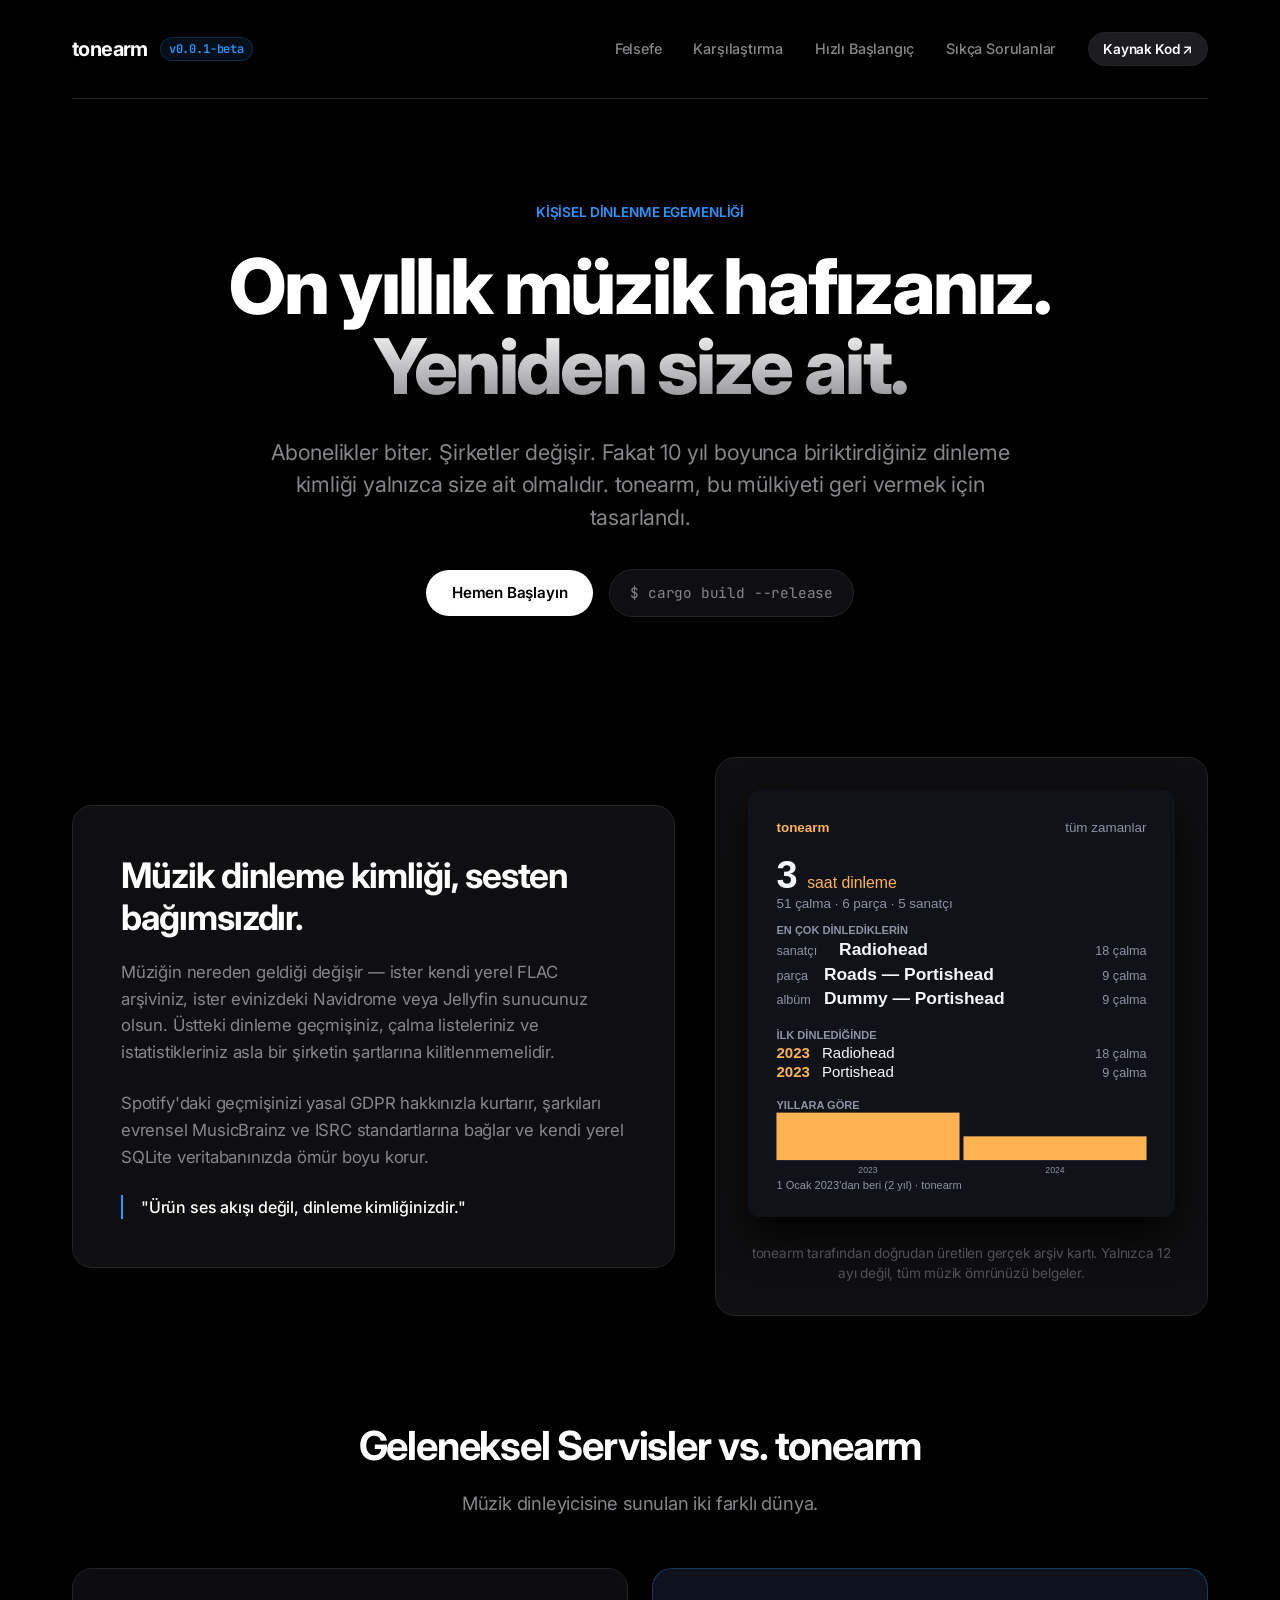
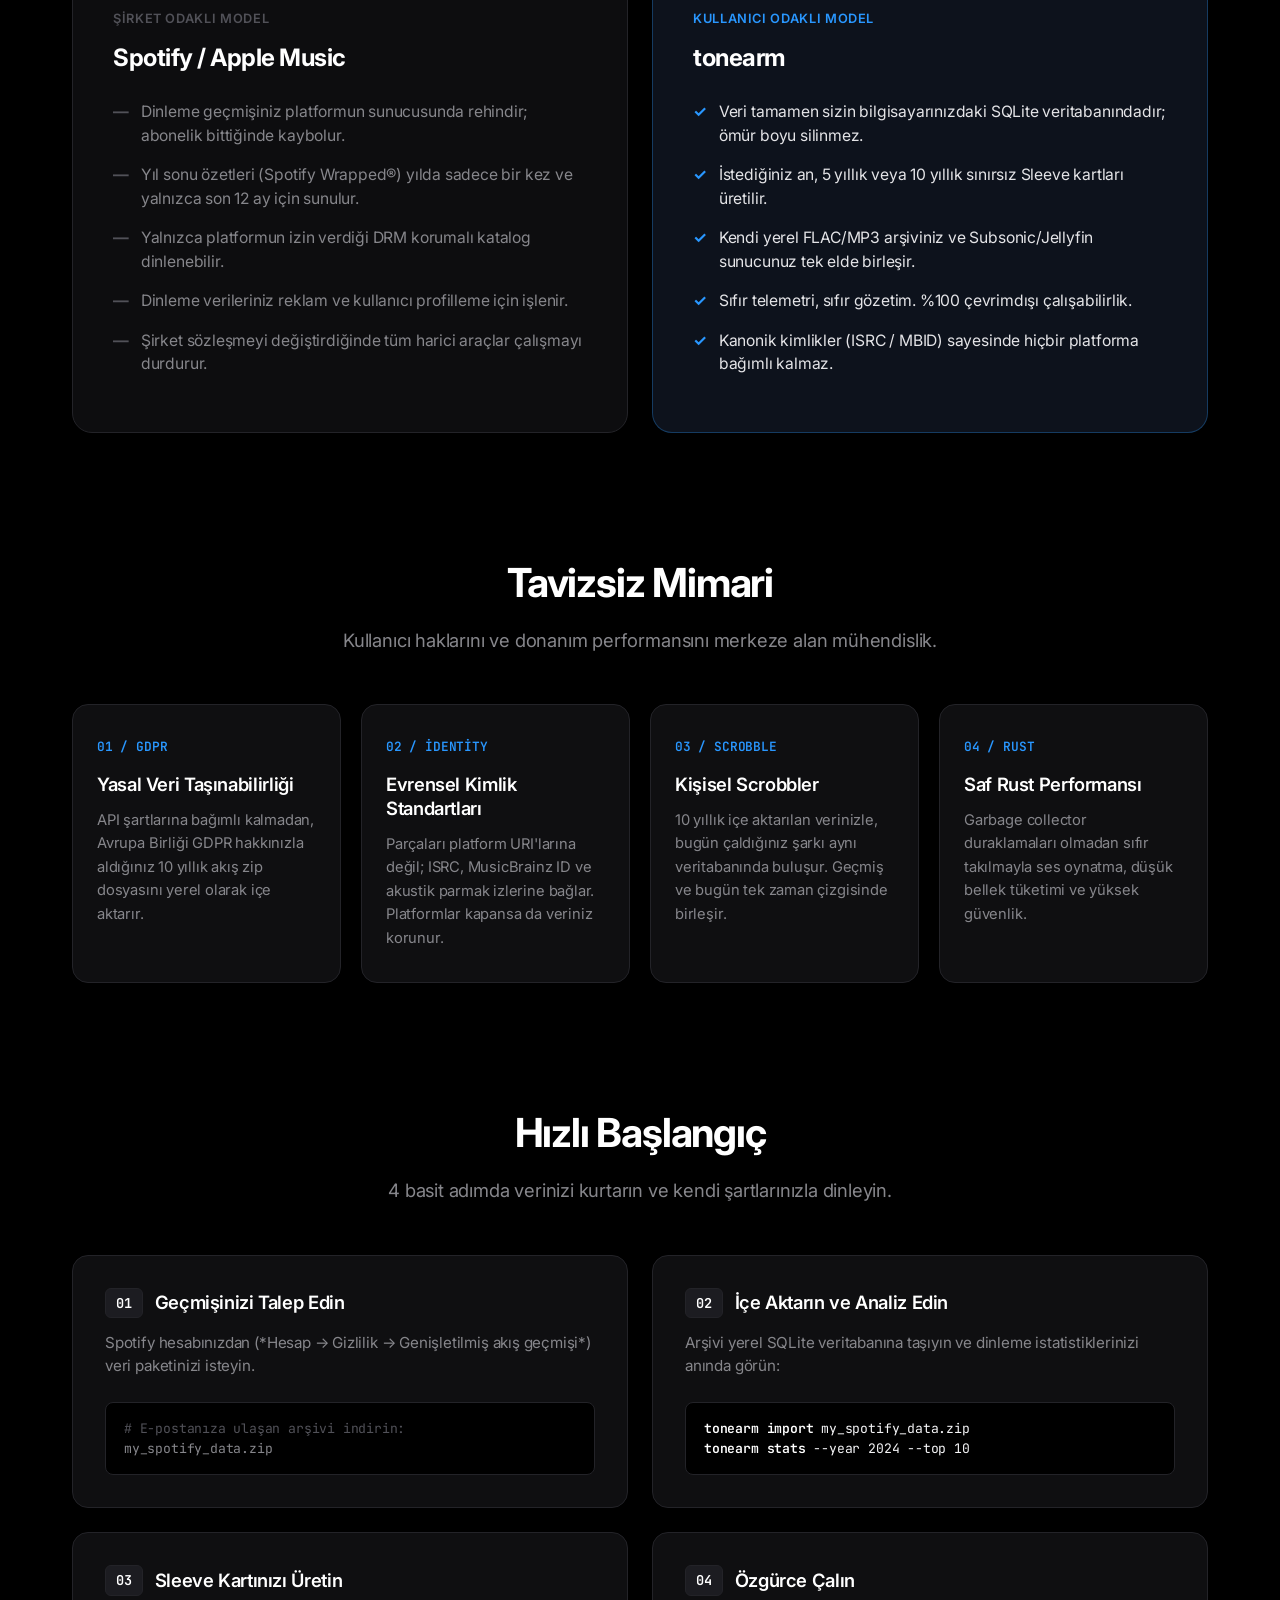
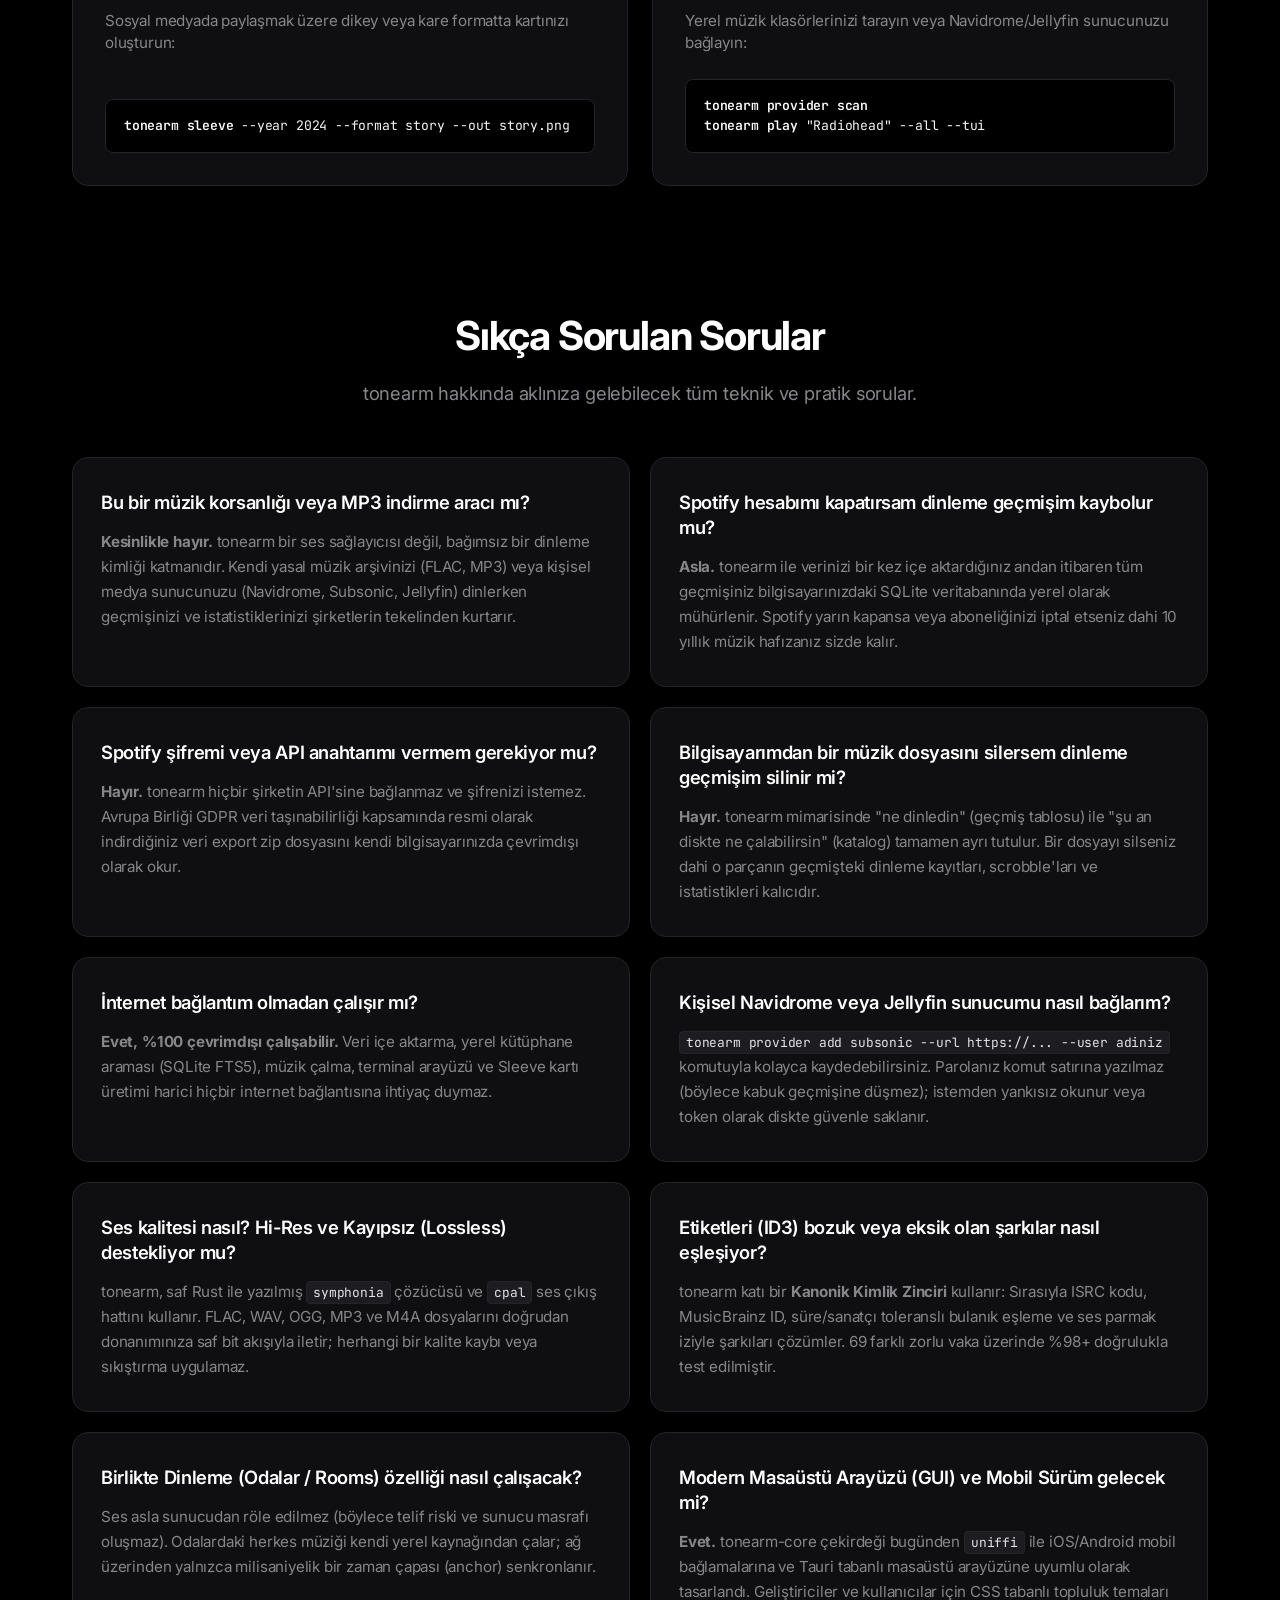
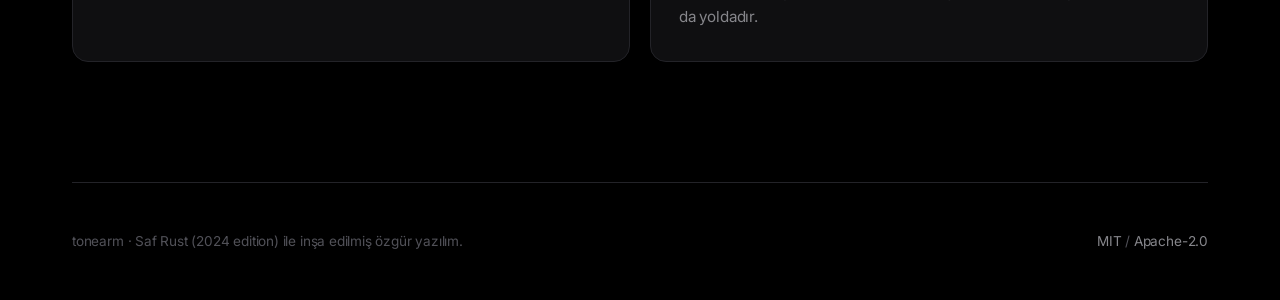
==== commit 8184a4a2: "D-064: `wrapped` özelliği `sleeve` oldu — marka başkasının Paylaşılabilir yıl kartının adı ilk günde" ====
--- a/docs/index.html
+++ b/docs/index.html
@@ -605,7 +605,7 @@
         </div>
 
         <div class="artifact-card">
-          <img src="ornek-kart.svg" alt="tonearm tarafından üretilen arşiv Wrapped kartı">
+          <img src="ornek-kart.svg" alt="tonearm tarafından üretilen arşiv Sleeve kartı">
           <div class="caption">
             tonearm tarafından doğrudan üretilen gerçek arşiv kartı. Yalnızca 12 ayı değil, tüm müzik ömrünüzü belgeler.
           </div>
@@ -625,7 +625,7 @@
             <h3>Spotify / Apple Music</h3>
             <ul class="compare-list">
               <li>Dinleme geçmişiniz platformun sunucusunda rehindir; abonelik bittiğinde kaybolur.</li>
-              <li>Wrapped özetleri yılda sadece bir kez ve yalnızca son 12 ay için sunulur.</li>
+              <li>Yıl sonu özetleri (Spotify Wrapped®) yılda sadece bir kez ve yalnızca son 12 ay için sunulur.</li>
               <li>Yalnızca platformun izin verdiği DRM korumalı katalog dinlenebilir.</li>
               <li>Dinleme verileriniz reklam ve kullanıcı profilleme için işlenir.</li>
               <li>Şirket sözleşmeyi değiştirdiğinde tüm harici araçlar çalışmayı durdurur.</li>
@@ -637,7 +637,7 @@
             <h3>tonearm</h3>
             <ul class="compare-list">
               <li>Veri tamamen sizin bilgisayarınızdaki SQLite veritabanındadır; ömür boyu silinmez.</li>
-              <li>İstediğiniz an, 5 yıllık veya 10 yıllık sınırsız Wrapped kartları üretilir.</li>
+              <li>İstediğiniz an, 5 yıllık veya 10 yıllık sınırsız Sleeve kartları üretilir.</li>
               <li>Kendi yerel FLAC/MP3 arşiviniz ve Subsonic/Jellyfin sunucunuz tek elde birleşir.</li>
               <li>Sıfır telemetri, sıfır gözetim. %100 çevrimdışı çalışabilirlik.</li>
               <li>Kanonik kimlikler (ISRC / MBID) sayesinde hiçbir platforma bağımlı kalmaz.</li>
@@ -720,12 +720,12 @@
             <div>
               <div class="step-header">
                 <span class="step-num">03</span>
-                <strong>Wrapped Kartınızı Üretin</strong>
+                <strong>Sleeve Kartınızı Üretin</strong>
               </div>
               <p>Sosyal medyada paylaşmak üzere dikey veya kare formatta kartınızı oluşturun:</p>
             </div>
             <div class="terminal-block">
-              <span class="cmd">tonearm wrapped</span> --year 2024 --format story --out story.png
+              <span class="cmd">tonearm sleeve</span> --year 2024 --format story --out story.png
             </div>
           </div>
 
@@ -776,7 +776,7 @@
 
           <div class="faq-card">
             <h4>İnternet bağlantım olmadan çalışır mı?</h4>
-            <p><strong>Evet, %100 çevrimdışı çalışabilir.</strong> Veri içe aktarma, yerel kütüphane araması (SQLite FTS5), müzik çalma, terminal arayüzü ve Wrapped kartı üretimi harici hiçbir internet bağlantısına ihtiyaç duymaz.</p>
+            <p><strong>Evet, %100 çevrimdışı çalışabilir.</strong> Veri içe aktarma, yerel kütüphane araması (SQLite FTS5), müzik çalma, terminal arayüzü ve Sleeve kartı üretimi harici hiçbir internet bağlantısına ihtiyaç duymaz.</p>
           </div>
 
           <div class="faq-card">
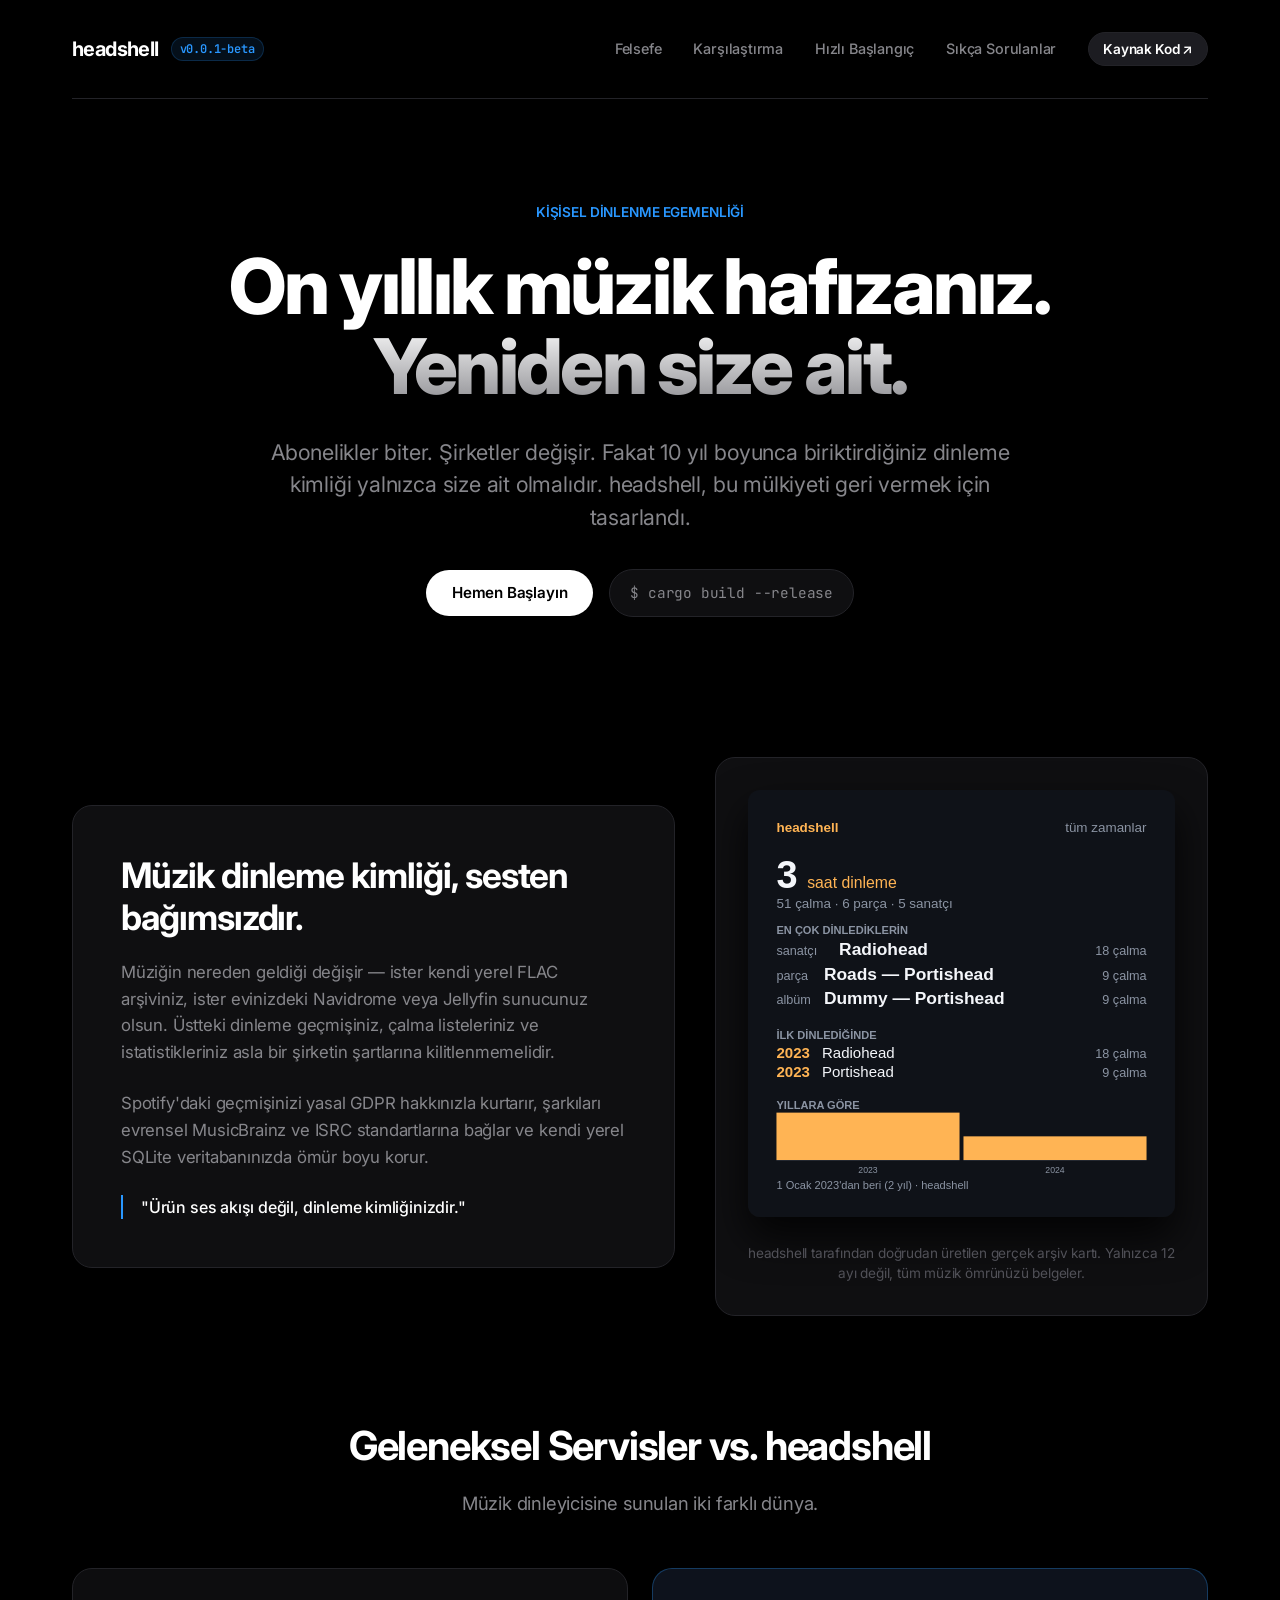
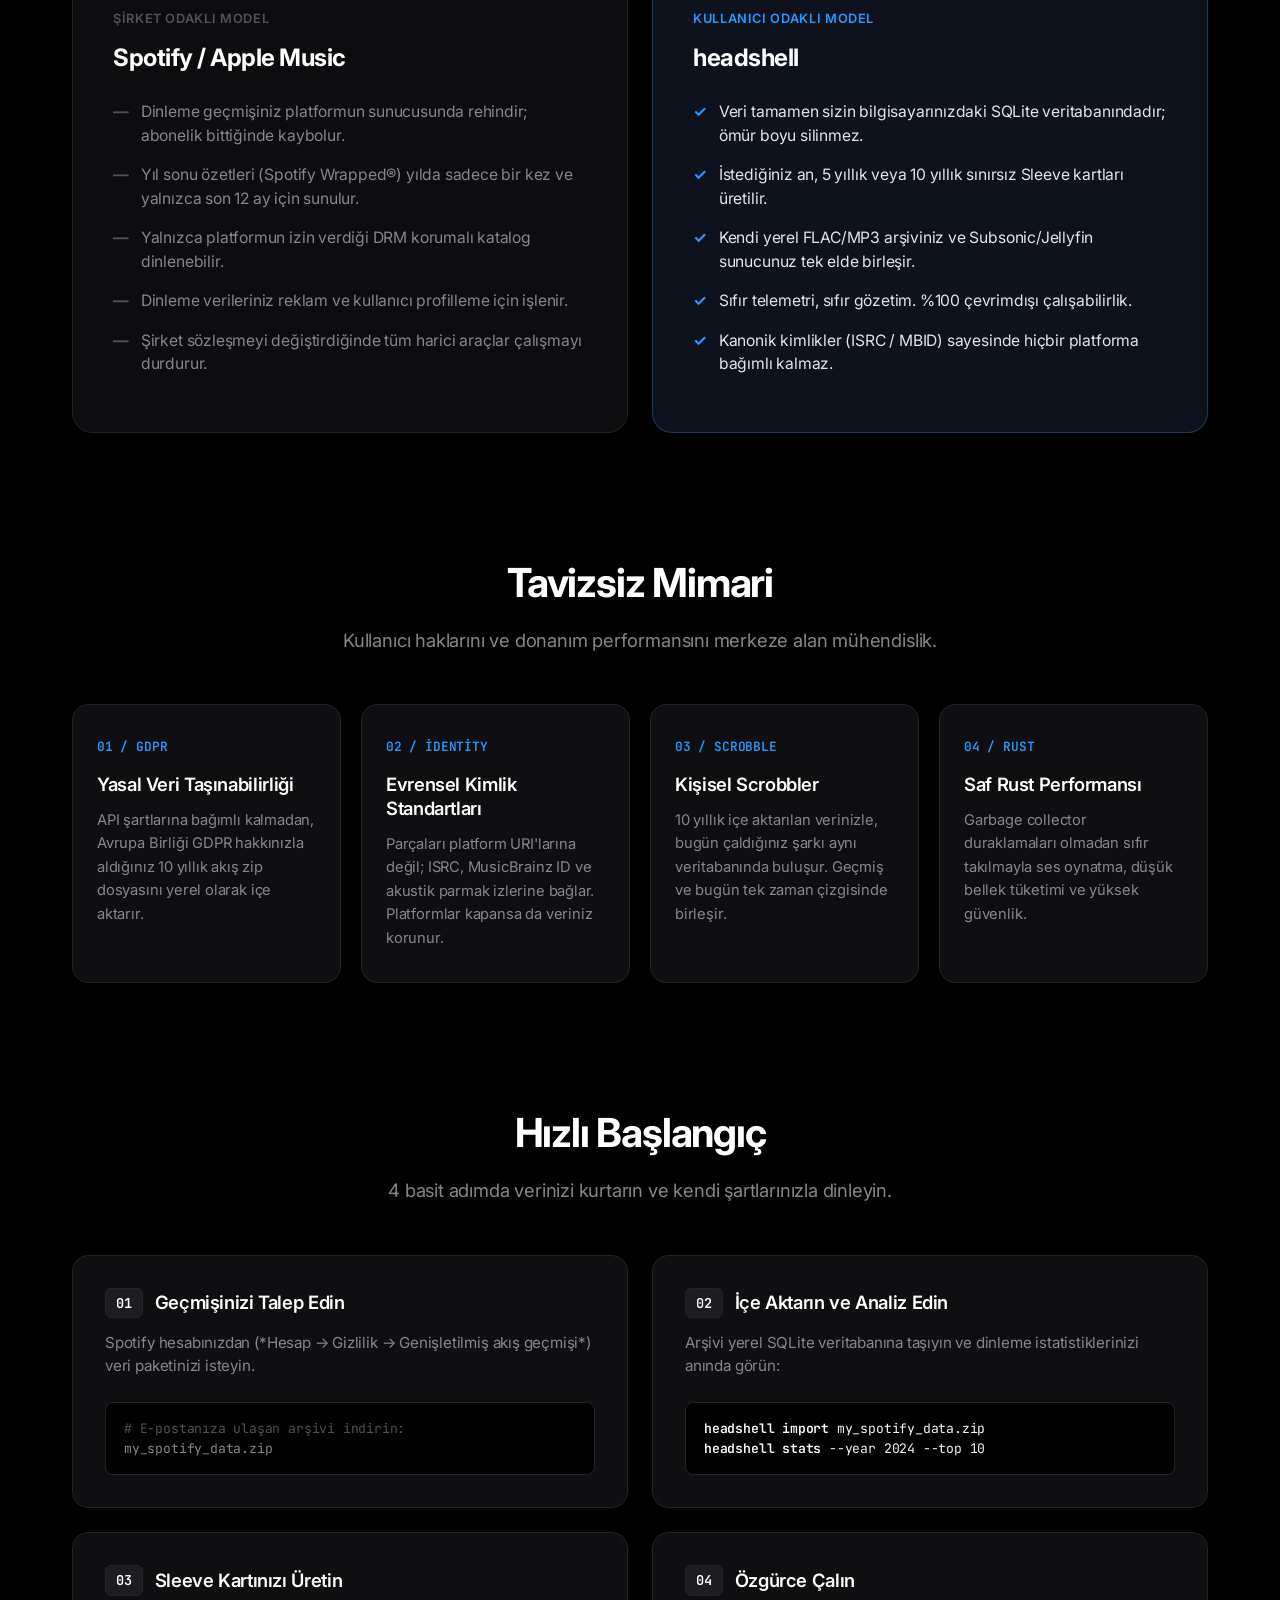
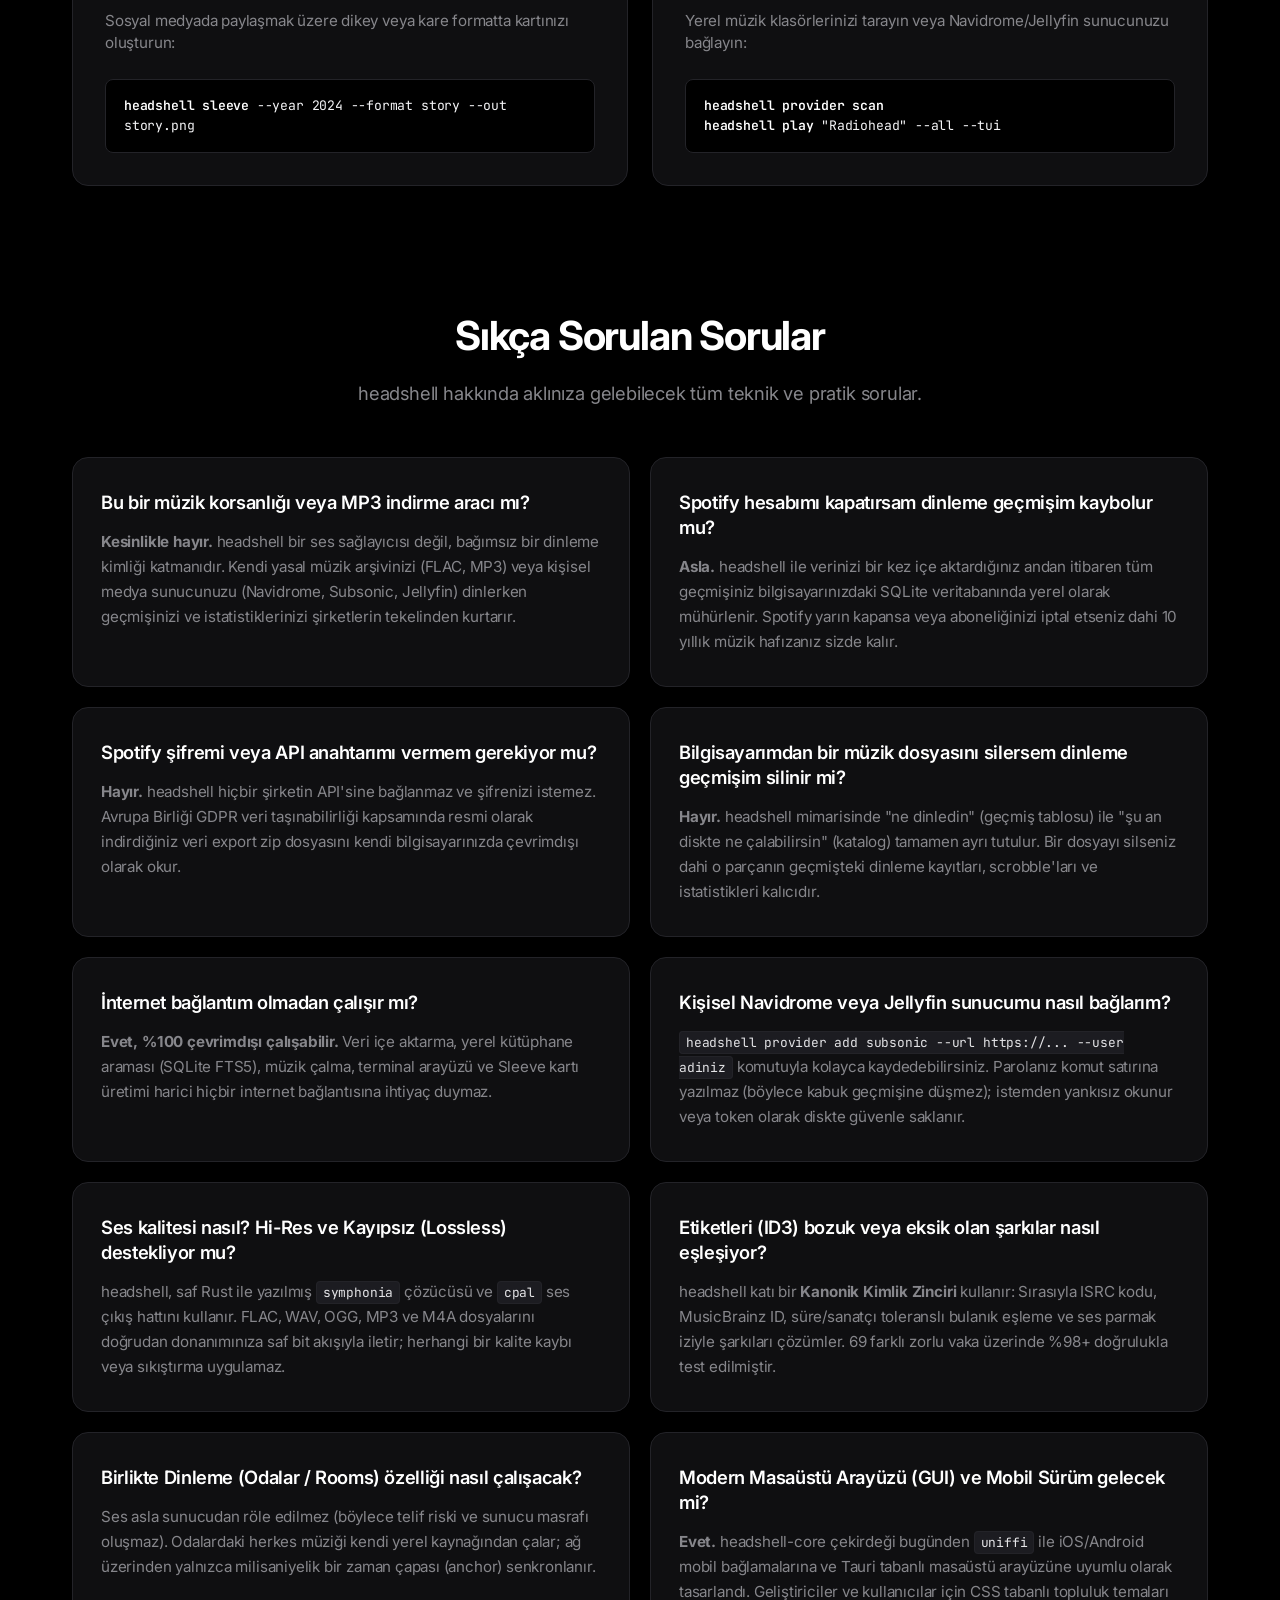
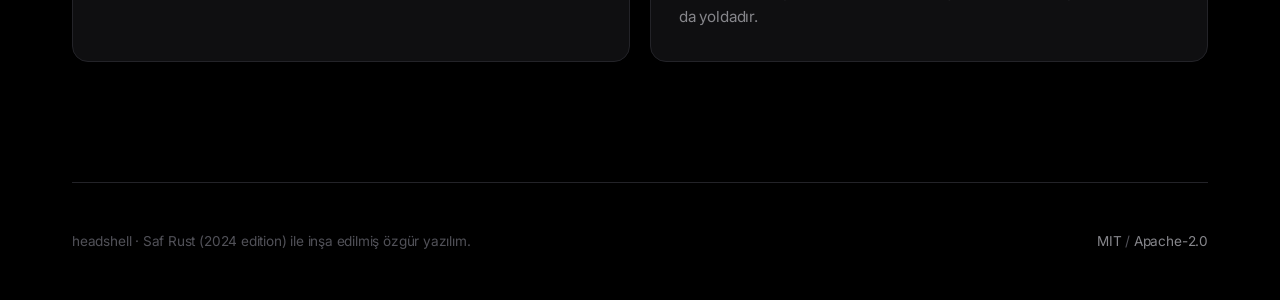
==== commit 346fd297: "D-065: proje adı `headshell` — D-058'in ölçümü eksikmiş İlk sürüm taslağı hazırdı, sıradaki iş AUR p" ====
--- a/docs/index.html
+++ b/docs/index.html
@@ -3,7 +3,7 @@
 <head>
   <meta charset="UTF-8">
   <meta name="viewport" content="width=device-width, initial-scale=1.0">
-  <title>tonearm — On yıllık müzik hafızanız. Yeniden sizin.</title>
+  <title>headshell — On yıllık müzik hafızanız. Yeniden sizin.</title>
   <meta name="description" content="Sağlayıcıdan bağımsız dinleme kimliği. 10 yıllık müzik geçmişinizi geri alın, kendi arşivinizden veya sunucunuzdan çalın.">
   <link rel="preconnect" href="https://fonts.googleapis.com">
   <link rel="preconnect" href="https://fonts.gstatic.com" crossorigin>
@@ -298,7 +298,7 @@
       background: #0d0d0f;
     }
 
-    .compare-card.tonearm {
+    .compare-card.headshell {
       background: #0d121c;
       border-color: rgba(41, 151, 255, 0.3);
     }
@@ -313,7 +313,7 @@
     }
 
     .compare-card.current .tag { color: var(--text-dim); }
-    .compare-card.tonearm .tag { color: var(--accent); }
+    .compare-card.headshell .tag { color: var(--accent); }
 
     .compare-card h3 {
       font-size: 1.5rem;
@@ -342,11 +342,11 @@
       font-weight: 700;
     }
 
-    .compare-card.tonearm .compare-list li {
+    .compare-card.headshell .compare-list li {
       color: #e4e4e7;
     }
 
-    .compare-card.tonearm .compare-list li::before {
+    .compare-card.headshell .compare-list li::before {
       content: "✓";
       color: var(--accent);
       font-weight: 700;
@@ -560,7 +560,7 @@
     
     <header>
       <div class="brand-wrap">
-        <a href="#" class="brand">tonearm</a>
+        <a href="#" class="brand">headshell</a>
         <span class="brand-pill">v0.0.1-beta</span>
       </div>
       <nav>
@@ -580,7 +580,7 @@
         <h1>On yıllık müzik hafızanız.<br><span class="gradient">Yeniden size ait.</span></h1>
         
         <p class="lead">
-          Abonelikler biter. Şirketler değişir. Fakat 10 yıl boyunca biriktirdiğiniz dinleme kimliği yalnızca size ait olmalıdır. tonearm, bu mülkiyeti geri vermek için tasarlandı.
+          Abonelikler biter. Şirketler değişir. Fakat 10 yıl boyunca biriktirdiğiniz dinleme kimliği yalnızca size ait olmalıdır. headshell, bu mülkiyeti geri vermek için tasarlandı.
         </p>
 
         <div class="hero-cta">
@@ -605,9 +605,9 @@
         </div>
 
         <div class="artifact-card">
-          <img src="ornek-kart.svg" alt="tonearm tarafından üretilen arşiv Sleeve kartı">
+          <img src="ornek-kart.svg" alt="headshell tarafından üretilen arşiv Sleeve kartı">
           <div class="caption">
-            tonearm tarafından doğrudan üretilen gerçek arşiv kartı. Yalnızca 12 ayı değil, tüm müzik ömrünüzü belgeler.
+            headshell tarafından doğrudan üretilen gerçek arşiv kartı. Yalnızca 12 ayı değil, tüm müzik ömrünüzü belgeler.
           </div>
         </div>
       </section>
@@ -615,7 +615,7 @@
       <!-- Karşılaştırma -->
       <section id="karsilastirma">
         <div class="section-header">
-          <h2>Geleneksel Servisler vs. tonearm</h2>
+          <h2>Geleneksel Servisler vs. headshell</h2>
           <p>Müzik dinleyicisine sunulan iki farklı dünya.</p>
         </div>
 
@@ -632,9 +632,9 @@
             </ul>
           </div>
 
-          <div class="compare-card tonearm">
+          <div class="compare-card headshell">
             <span class="tag">Kullanıcı Odaklı Model</span>
-            <h3>tonearm</h3>
+            <h3>headshell</h3>
             <ul class="compare-list">
               <li>Veri tamamen sizin bilgisayarınızdaki SQLite veritabanındadır; ömür boyu silinmez.</li>
               <li>İstediğiniz an, 5 yıllık veya 10 yıllık sınırsız Sleeve kartları üretilir.</li>
@@ -711,8 +711,8 @@
               <p>Arşivi yerel SQLite veritabanına taşıyın ve dinleme istatistiklerinizi anında görün:</p>
             </div>
             <div class="terminal-block">
-              <span class="cmd">tonearm import</span> my_spotify_data.zip<br>
-              <span class="cmd">tonearm stats</span> --year 2024 --top 10
+              <span class="cmd">headshell import</span> my_spotify_data.zip<br>
+              <span class="cmd">headshell stats</span> --year 2024 --top 10
             </div>
           </div>
 
@@ -725,7 +725,7 @@
               <p>Sosyal medyada paylaşmak üzere dikey veya kare formatta kartınızı oluşturun:</p>
             </div>
             <div class="terminal-block">
-              <span class="cmd">tonearm sleeve</span> --year 2024 --format story --out story.png
+              <span class="cmd">headshell sleeve</span> --year 2024 --format story --out story.png
             </div>
           </div>
 
@@ -738,8 +738,8 @@
               <p>Yerel müzik klasörlerinizi tarayın veya Navidrome/Jellyfin sunucunuzu bağlayın:</p>
             </div>
             <div class="terminal-block">
-              <span class="cmd">tonearm provider scan</span><br>
-              <span class="cmd">tonearm play</span> "Radiohead" --all --tui
+              <span class="cmd">headshell provider scan</span><br>
+              <span class="cmd">headshell play</span> "Radiohead" --all --tui
             </div>
           </div>
         </div>
@@ -749,29 +749,29 @@
       <section id="faq">
         <div class="section-header">
           <h2>Sıkça Sorulan Sorular</h2>
-          <p>tonearm hakkında aklınıza gelebilecek tüm teknik ve pratik sorular.</p>
+          <p>headshell hakkında aklınıza gelebilecek tüm teknik ve pratik sorular.</p>
         </div>
 
         <div class="faq-grid">
           
           <div class="faq-card">
             <h4>Bu bir müzik korsanlığı veya MP3 indirme aracı mı?</h4>
-            <p><strong>Kesinlikle hayır.</strong> tonearm bir ses sağlayıcısı değil, bağımsız bir dinleme kimliği katmanıdır. Kendi yasal müzik arşivinizi (FLAC, MP3) veya kişisel medya sunucunuzu (Navidrome, Subsonic, Jellyfin) dinlerken geçmişinizi ve istatistiklerinizi şirketlerin tekelinden kurtarır.</p>
+            <p><strong>Kesinlikle hayır.</strong> headshell bir ses sağlayıcısı değil, bağımsız bir dinleme kimliği katmanıdır. Kendi yasal müzik arşivinizi (FLAC, MP3) veya kişisel medya sunucunuzu (Navidrome, Subsonic, Jellyfin) dinlerken geçmişinizi ve istatistiklerinizi şirketlerin tekelinden kurtarır.</p>
           </div>
 
           <div class="faq-card">
             <h4>Spotify hesabımı kapatırsam dinleme geçmişim kaybolur mu?</h4>
-            <p><strong>Asla.</strong> tonearm ile verinizi bir kez içe aktardığınız andan itibaren tüm geçmişiniz bilgisayarınızdaki SQLite veritabanında yerel olarak mühürlenir. Spotify yarın kapansa veya aboneliğinizi iptal etseniz dahi 10 yıllık müzik hafızanız sizde kalır.</p>
+            <p><strong>Asla.</strong> headshell ile verinizi bir kez içe aktardığınız andan itibaren tüm geçmişiniz bilgisayarınızdaki SQLite veritabanında yerel olarak mühürlenir. Spotify yarın kapansa veya aboneliğinizi iptal etseniz dahi 10 yıllık müzik hafızanız sizde kalır.</p>
           </div>
 
           <div class="faq-card">
             <h4>Spotify şifremi veya API anahtarımı vermem gerekiyor mu?</h4>
-            <p><strong>Hayır.</strong> tonearm hiçbir şirketin API'sine bağlanmaz ve şifrenizi istemez. Avrupa Birliği GDPR veri taşınabilirliği kapsamında resmi olarak indirdiğiniz veri export zip dosyasını kendi bilgisayarınızda çevrimdışı olarak okur.</p>
+            <p><strong>Hayır.</strong> headshell hiçbir şirketin API'sine bağlanmaz ve şifrenizi istemez. Avrupa Birliği GDPR veri taşınabilirliği kapsamında resmi olarak indirdiğiniz veri export zip dosyasını kendi bilgisayarınızda çevrimdışı olarak okur.</p>
           </div>
 
           <div class="faq-card">
             <h4>Bilgisayarımdan bir müzik dosyasını silersem dinleme geçmişim silinir mi?</h4>
-            <p><strong>Hayır.</strong> tonearm mimarisinde "ne dinledin" (geçmiş tablosu) ile "şu an diskte ne çalabilirsin" (katalog) tamamen ayrı tutulur. Bir dosyayı silseniz dahi o parçanın geçmişteki dinleme kayıtları, scrobble'ları ve istatistikleri kalıcıdır.</p>
+            <p><strong>Hayır.</strong> headshell mimarisinde "ne dinledin" (geçmiş tablosu) ile "şu an diskte ne çalabilirsin" (katalog) tamamen ayrı tutulur. Bir dosyayı silseniz dahi o parçanın geçmişteki dinleme kayıtları, scrobble'ları ve istatistikleri kalıcıdır.</p>
           </div>
 
           <div class="faq-card">
@@ -781,17 +781,17 @@
 
           <div class="faq-card">
             <h4>Kişisel Navidrome veya Jellyfin sunucumu nasıl bağlarım?</h4>
-            <p><code>tonearm provider add subsonic --url https://... --user adiniz</code> komutuyla kolayca kaydedebilirsiniz. Parolanız komut satırına yazılmaz (böylece kabuk geçmişine düşmez); istemden yankısız okunur veya token olarak diskte güvenle saklanır.</p>
+            <p><code>headshell provider add subsonic --url https://... --user adiniz</code> komutuyla kolayca kaydedebilirsiniz. Parolanız komut satırına yazılmaz (böylece kabuk geçmişine düşmez); istemden yankısız okunur veya token olarak diskte güvenle saklanır.</p>
           </div>
 
           <div class="faq-card">
             <h4>Ses kalitesi nasıl? Hi-Res ve Kayıpsız (Lossless) destekliyor mu?</h4>
-            <p>tonearm, saf Rust ile yazılmış <code>symphonia</code> çözücüsü ve <code>cpal</code> ses çıkış hattını kullanır. FLAC, WAV, OGG, MP3 ve M4A dosyalarını doğrudan donanımınıza saf bit akışıyla iletir; herhangi bir kalite kaybı veya sıkıştırma uygulamaz.</p>
+            <p>headshell, saf Rust ile yazılmış <code>symphonia</code> çözücüsü ve <code>cpal</code> ses çıkış hattını kullanır. FLAC, WAV, OGG, MP3 ve M4A dosyalarını doğrudan donanımınıza saf bit akışıyla iletir; herhangi bir kalite kaybı veya sıkıştırma uygulamaz.</p>
           </div>
 
           <div class="faq-card">
             <h4>Etiketleri (ID3) bozuk veya eksik olan şarkılar nasıl eşleşiyor?</h4>
-            <p>tonearm katı bir <strong>Kanonik Kimlik Zinciri</strong> kullanır: Sırasıyla ISRC kodu, MusicBrainz ID, süre/sanatçı toleranslı bulanık eşleme ve ses parmak iziyle şarkıları çözümler. 69 farklı zorlu vaka üzerinde %98+ doğrulukla test edilmiştir.</p>
+            <p>headshell katı bir <strong>Kanonik Kimlik Zinciri</strong> kullanır: Sırasıyla ISRC kodu, MusicBrainz ID, süre/sanatçı toleranslı bulanık eşleme ve ses parmak iziyle şarkıları çözümler. 69 farklı zorlu vaka üzerinde %98+ doğrulukla test edilmiştir.</p>
           </div>
 
           <div class="faq-card">
@@ -801,7 +801,7 @@
 
           <div class="faq-card">
             <h4>Modern Masaüstü Arayüzü (GUI) ve Mobil Sürüm gelecek mi?</h4>
-            <p><strong>Evet.</strong> tonearm-core çekirdeği bugünden <code>uniffi</code> ile iOS/Android mobil bağlamalarına ve Tauri tabanlı masaüstü arayüzüne uyumlu olarak tasarlandı. Geliştiriciler ve kullanıcılar için CSS tabanlı topluluk temaları da yoldadır.</p>
+            <p><strong>Evet.</strong> headshell-core çekirdeği bugünden <code>uniffi</code> ile iOS/Android mobil bağlamalarına ve Tauri tabanlı masaüstü arayüzüne uyumlu olarak tasarlandı. Geliştiriciler ve kullanıcılar için CSS tabanlı topluluk temaları da yoldadır.</p>
           </div>
 
         </div>
@@ -810,7 +810,7 @@
     </main>
 
     <footer>
-      <div>tonearm · Saf Rust (2024 edition) ile inşa edilmiş özgür yazılım.</div>
+      <div>headshell · Saf Rust (2024 edition) ile inşa edilmiş özgür yazılım.</div>
       <div>
         <a href="LICENSE-MIT">MIT</a> / <a href="LICENSE-APACHE">Apache-2.0</a>
       </div>
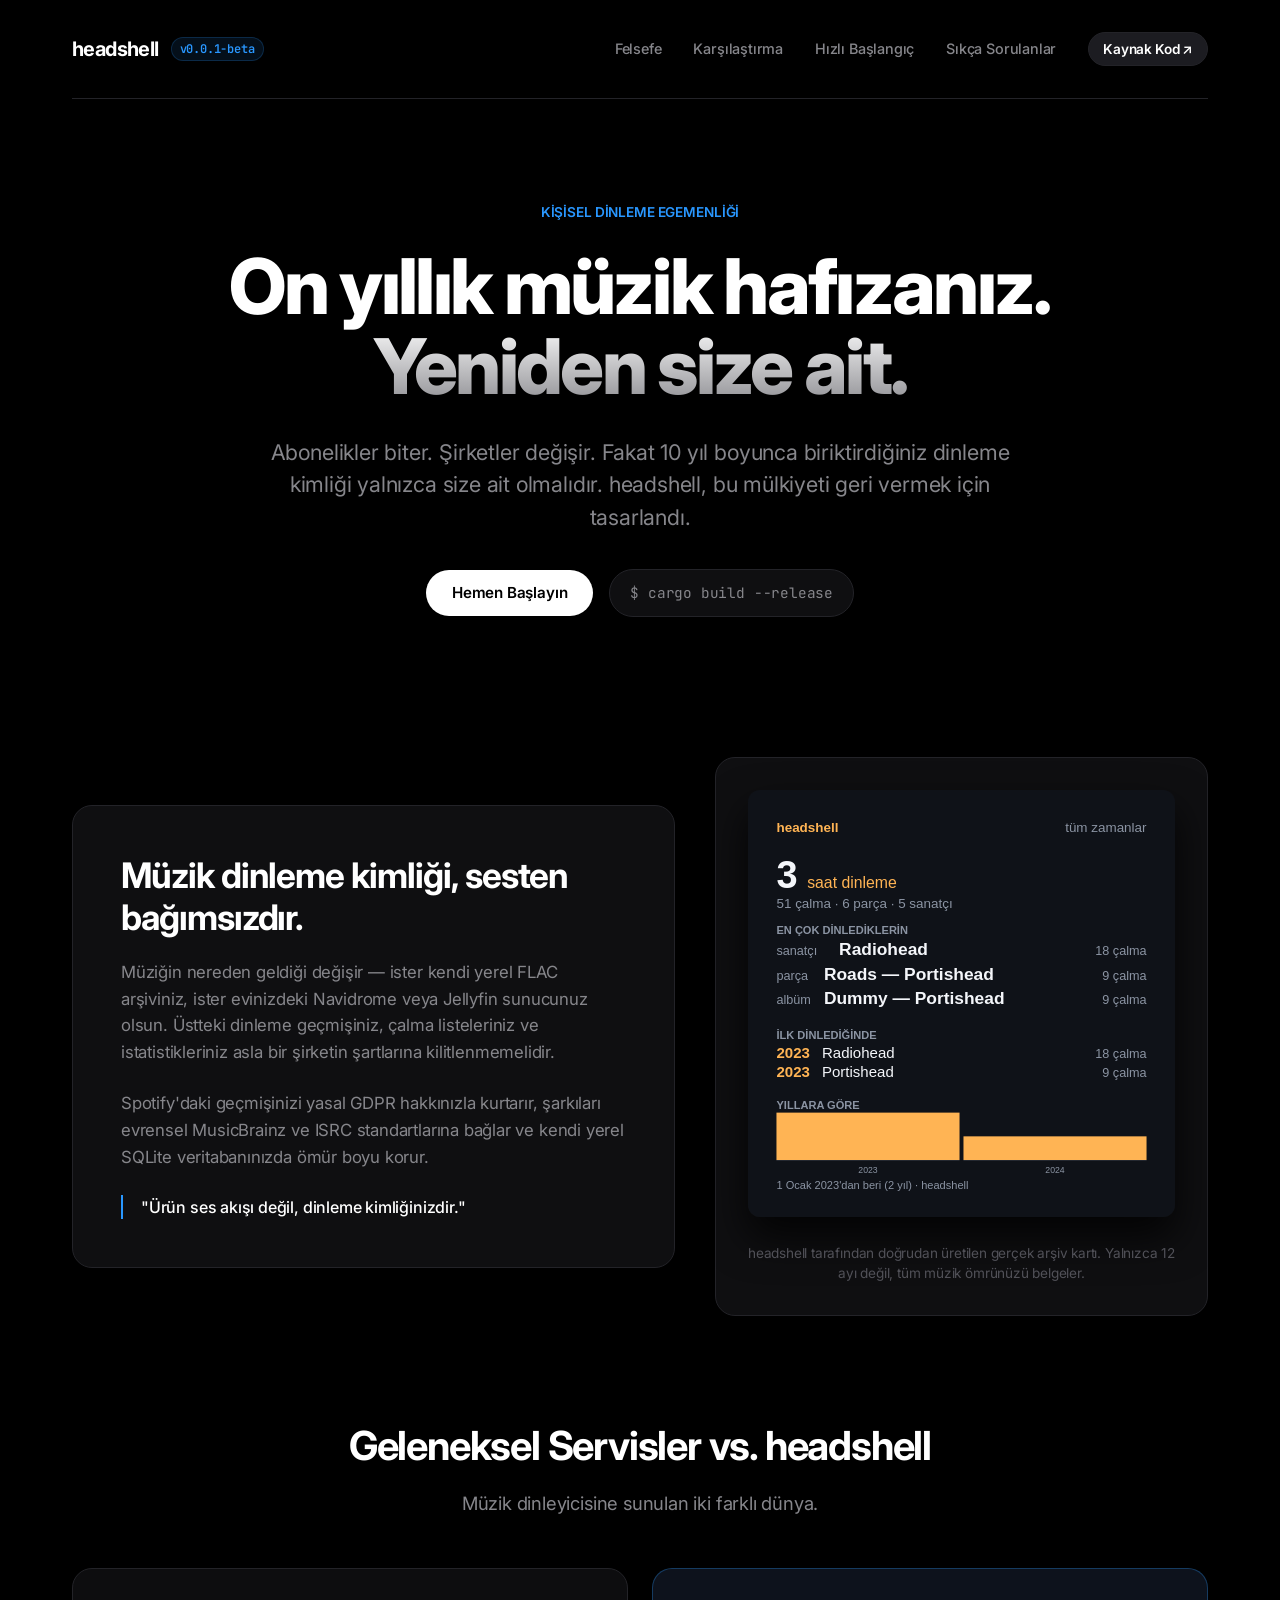
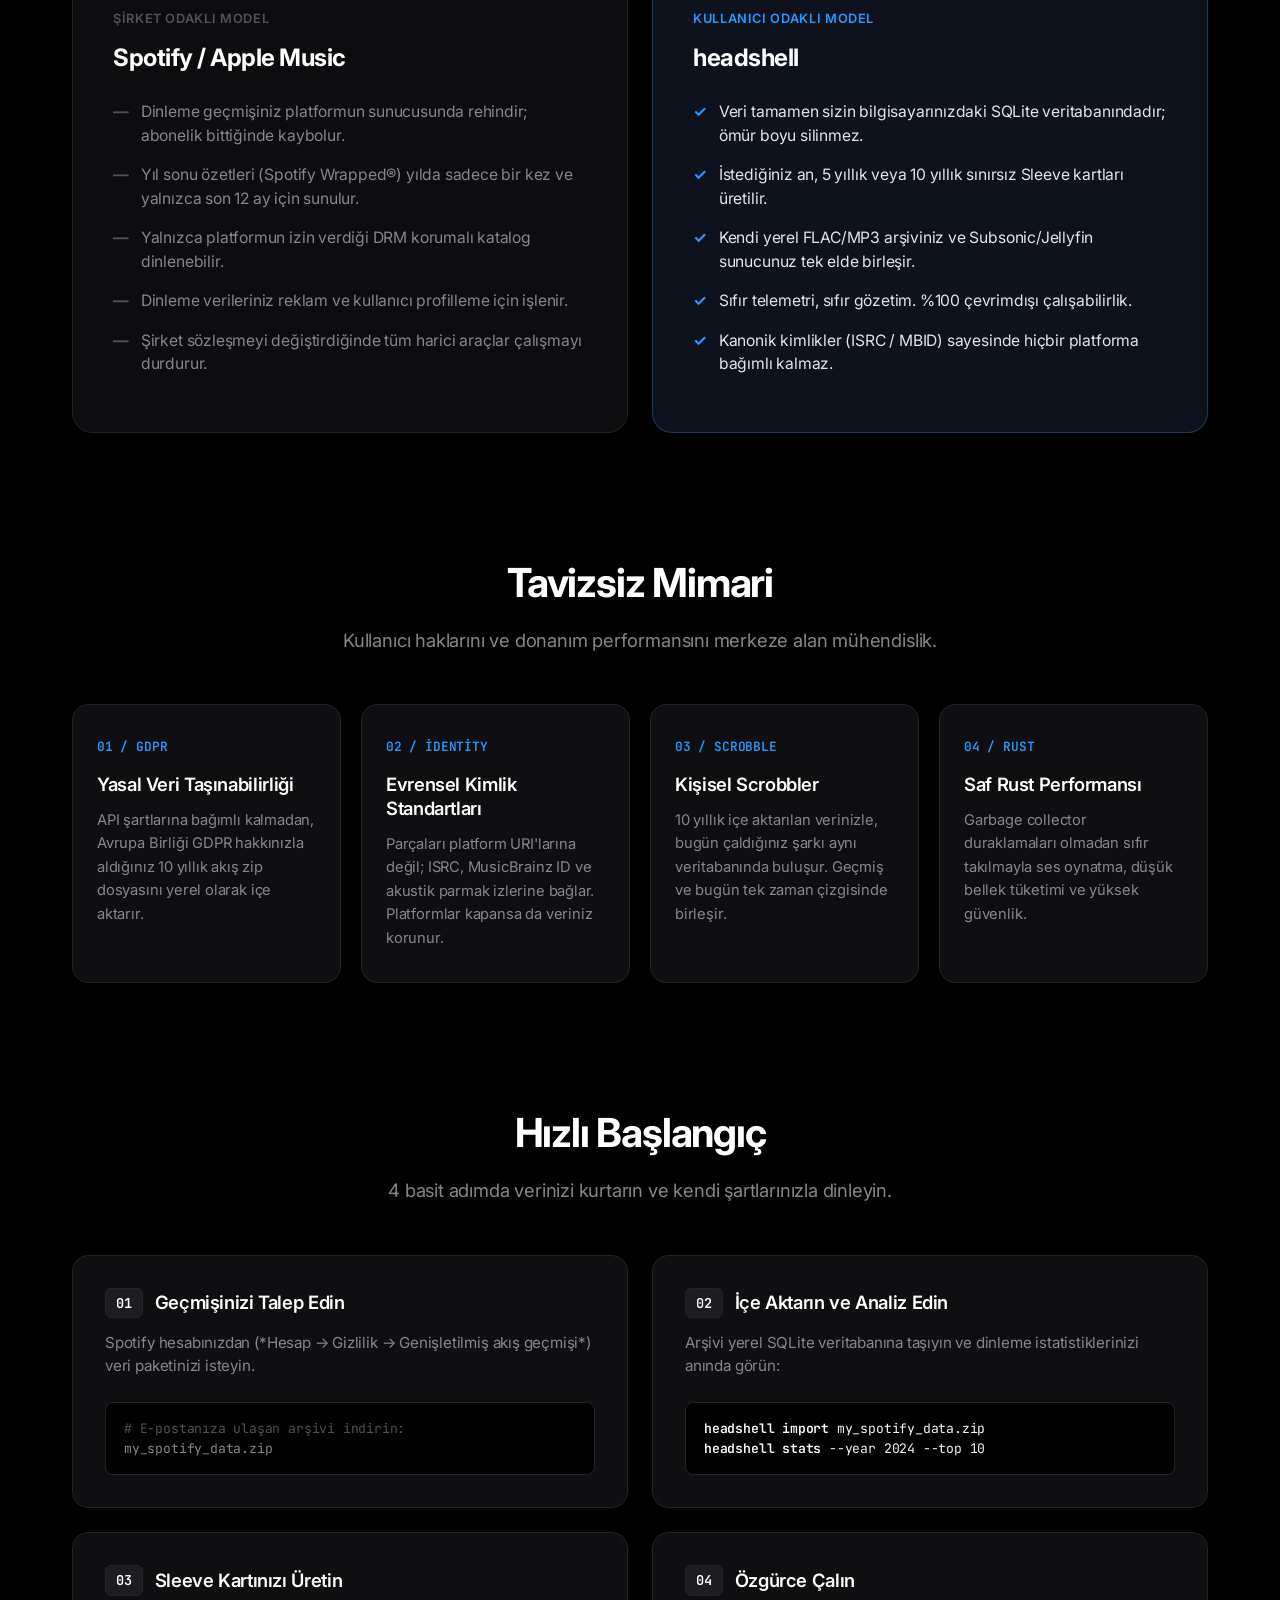
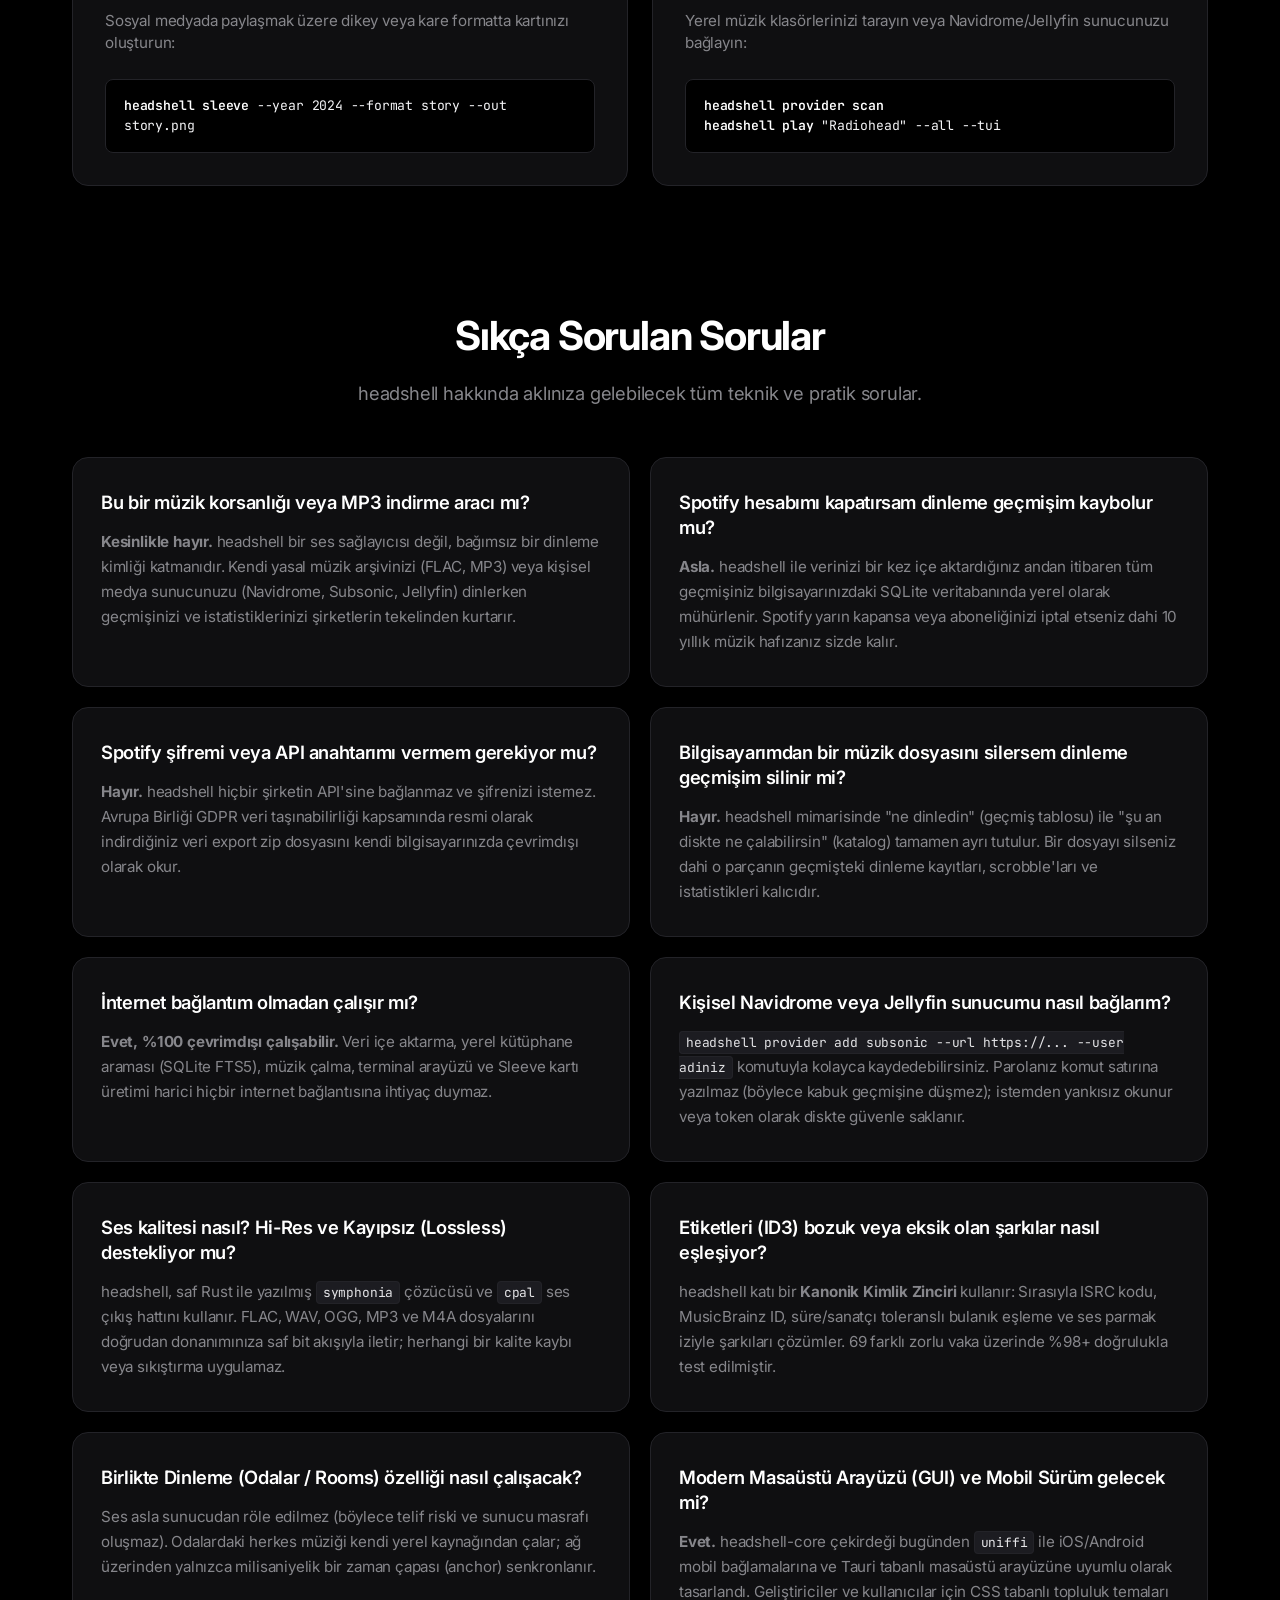
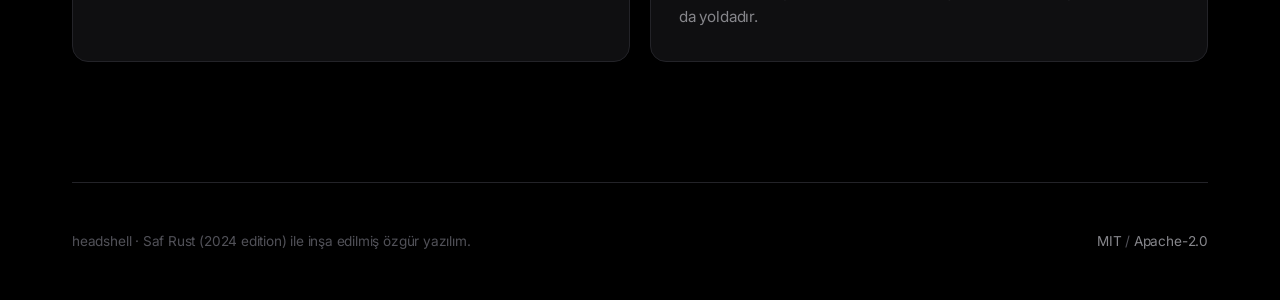
==== commit f0b56f58: "D-068: tanıtım sayfası GitHub Pages'ten yayımlanıyor `docs/index.html` depoda duruyordu ama yayımlan" ====
--- a/docs/index.html
+++ b/docs/index.html
@@ -568,7 +568,7 @@
         <a href="#karsilastirma">Karşılaştırma</a>
         <a href="#baslangic">Hızlı Başlangıç</a>
         <a href="#faq">Sıkça Sorulanlar</a>
-        <a href="https://github.com" target="_blank" class="btn-source">Kaynak Kod ↗</a>
+        <a href="https://github.com/headshell/headshell" target="_blank" class="btn-source">Kaynak Kod ↗</a>
       </nav>
     </header>
 
@@ -576,7 +576,7 @@
 
       <!-- Hero -->
       <section class="hero">
-        <div class="hero-tag">KİŞİSEL DİNLENME EGEMENLİĞİ</div>
+        <div class="hero-tag">KİŞİSEL DİNLEME EGEMENLİĞİ</div>
         <h1>On yıllık müzik hafızanız.<br><span class="gradient">Yeniden size ait.</span></h1>
         
         <p class="lead">
@@ -812,7 +812,7 @@
     <footer>
       <div>headshell · Saf Rust (2024 edition) ile inşa edilmiş özgür yazılım.</div>
       <div>
-        <a href="LICENSE-MIT">MIT</a> / <a href="LICENSE-APACHE">Apache-2.0</a>
+        <a href="https://github.com/headshell/headshell/blob/master/LICENSE-MIT">MIT</a> / <a href="https://github.com/headshell/headshell/blob/master/LICENSE-APACHE">Apache-2.0</a>
       </div>
     </footer>
 
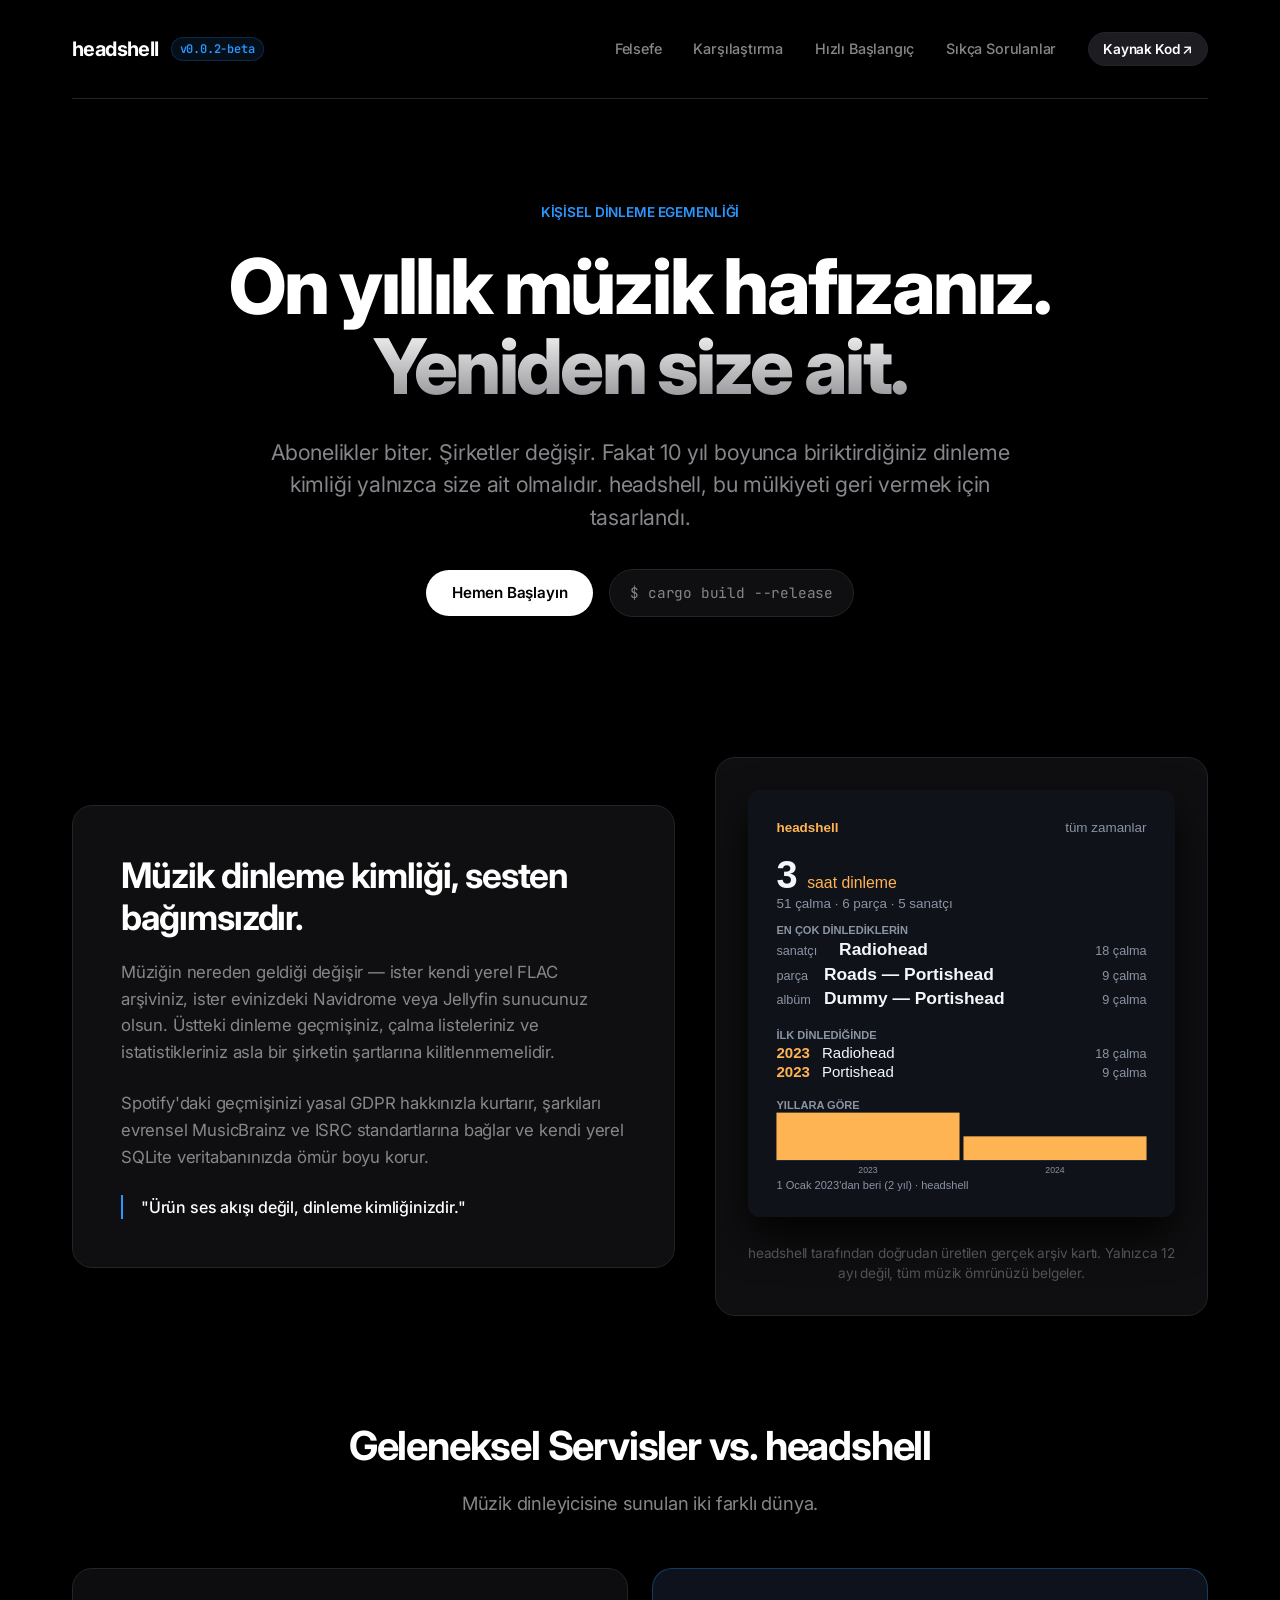
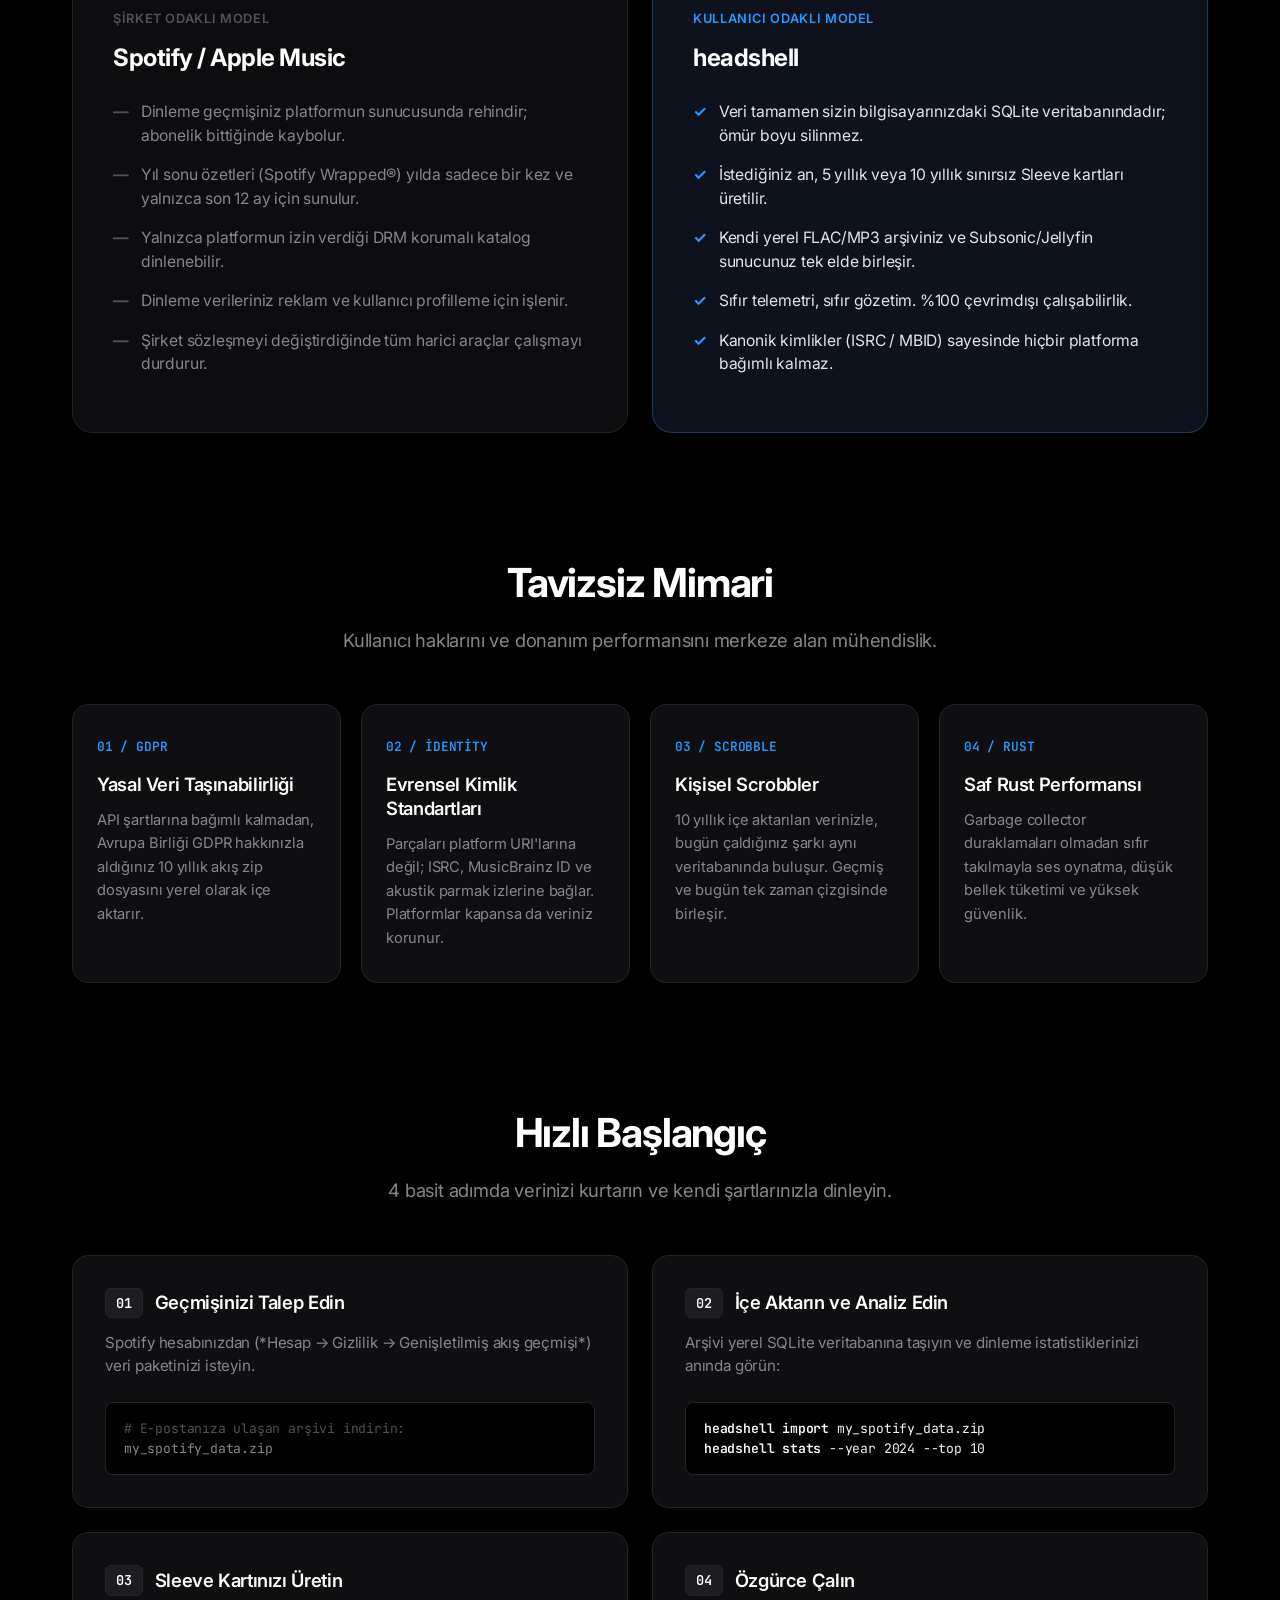
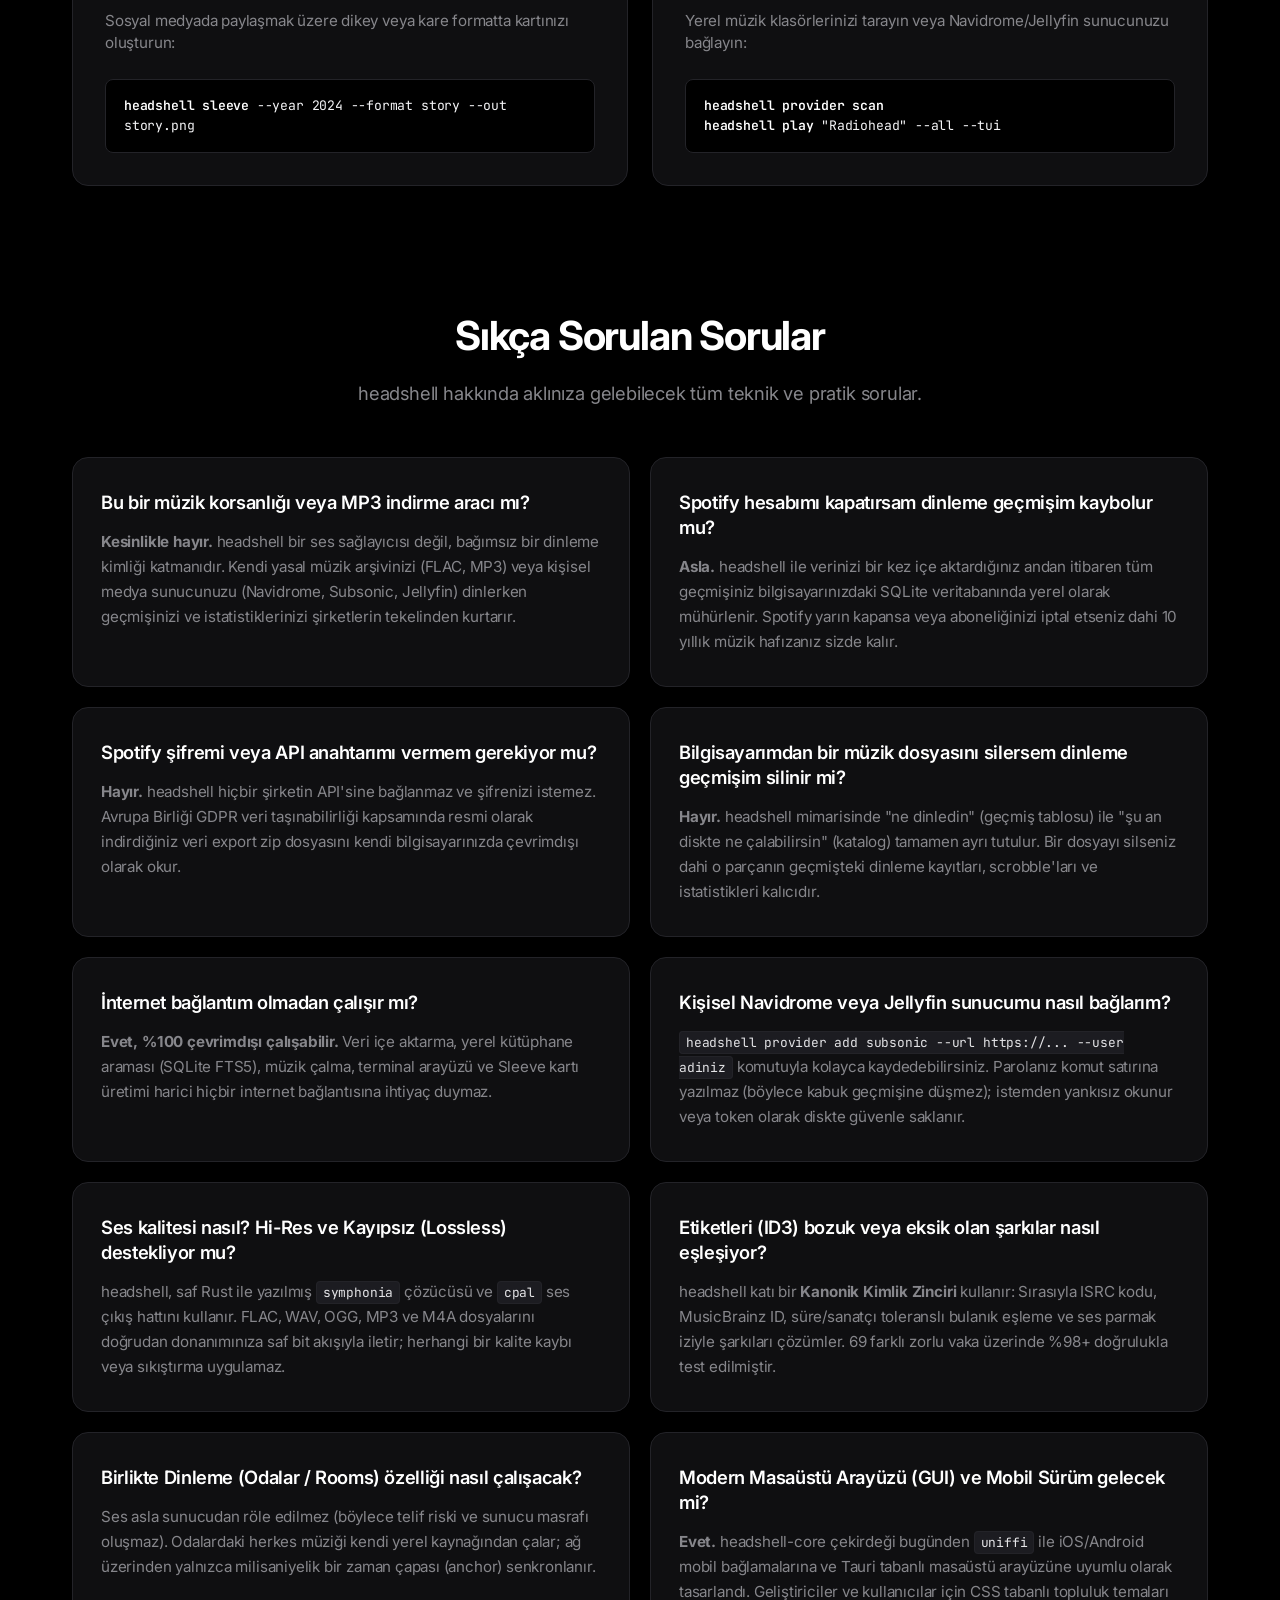
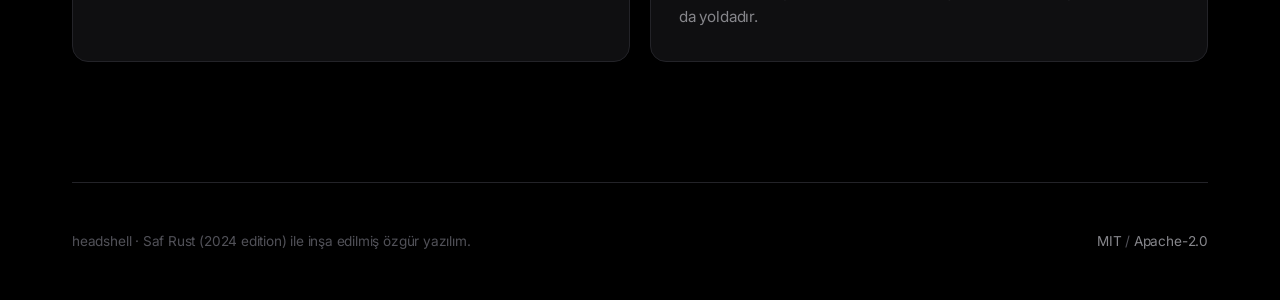
==== commit 25936f03: "Sürüm 0.0.2-beta Eklenti motoru QuickJS'e taşındı (D-069); Windows ve macOS'ta açılışı engelleyen so" ====
--- a/docs/index.html
+++ b/docs/index.html
@@ -561,7 +561,7 @@
     <header>
       <div class="brand-wrap">
         <a href="#" class="brand">headshell</a>
-        <span class="brand-pill">v0.0.1-beta</span>
+        <span class="brand-pill">v0.0.2-beta</span>
       </div>
       <nav>
         <a href="#felsefe">Felsefe</a>
